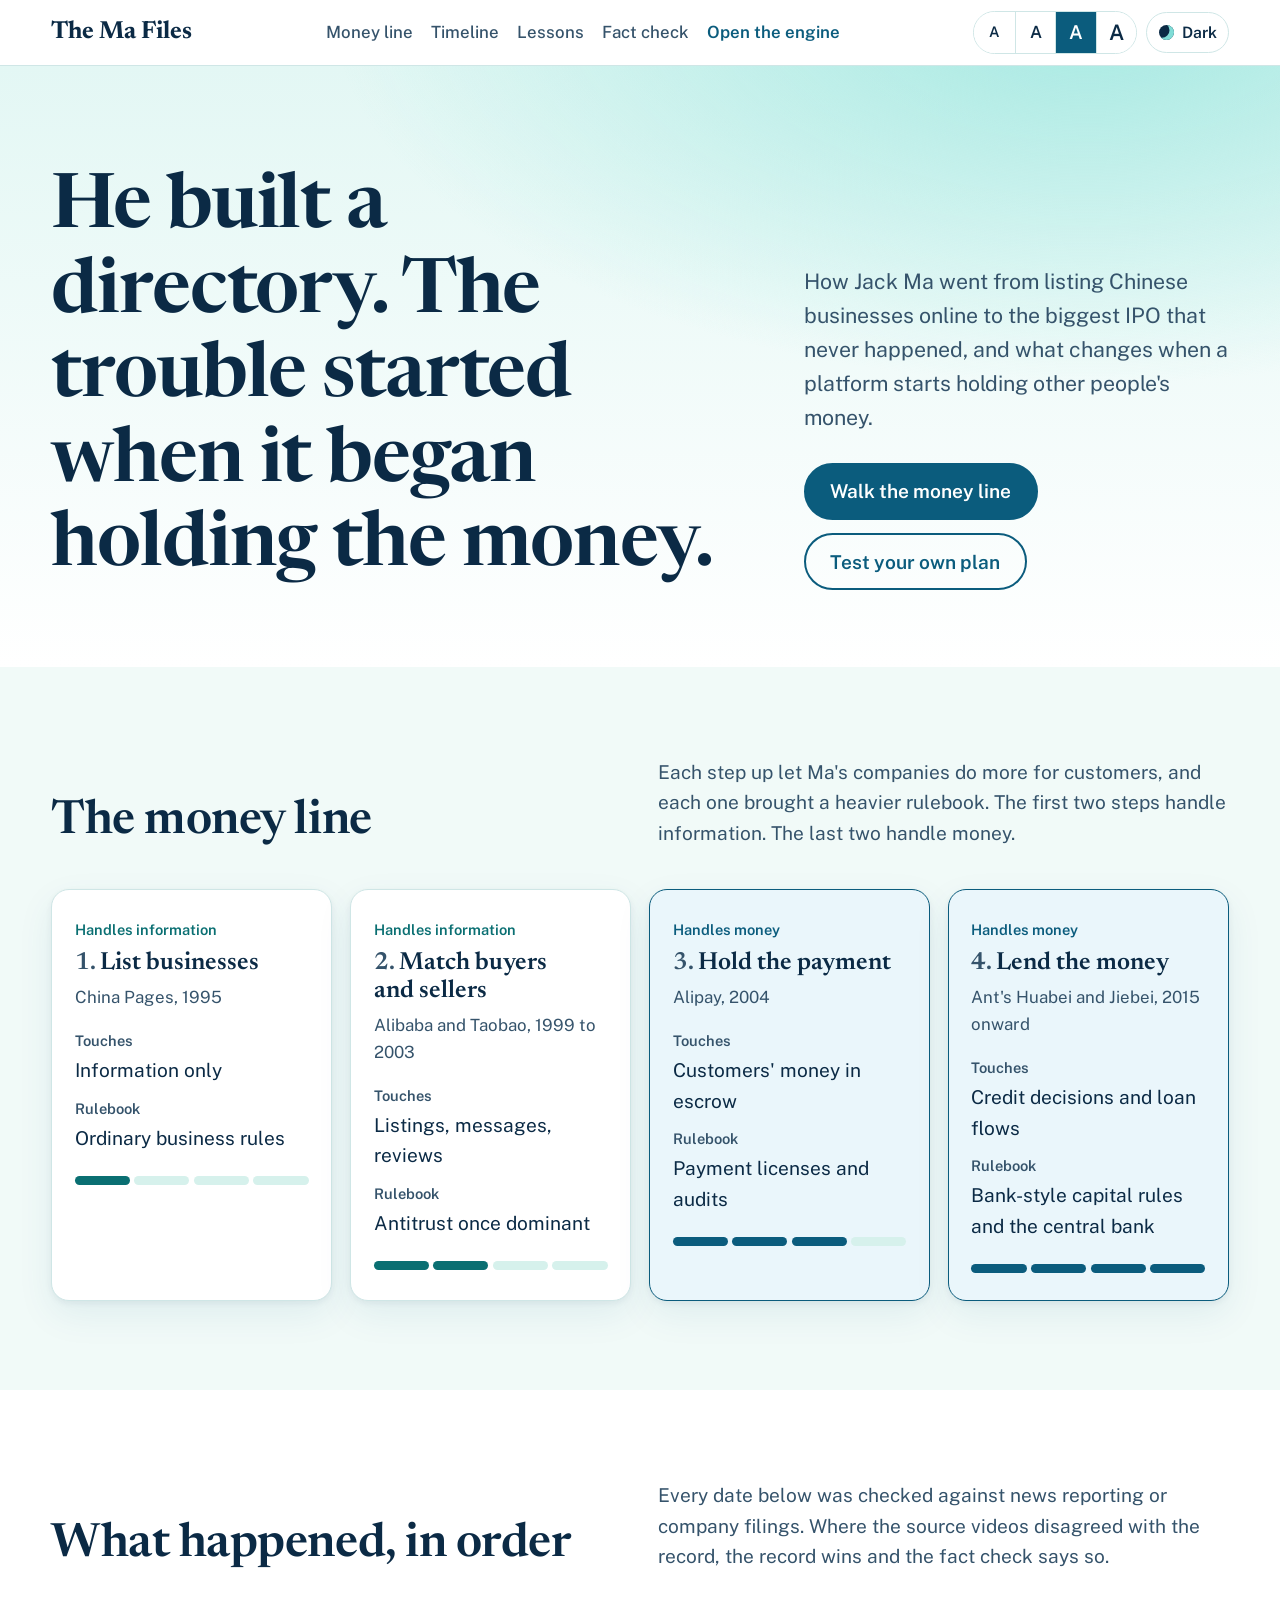
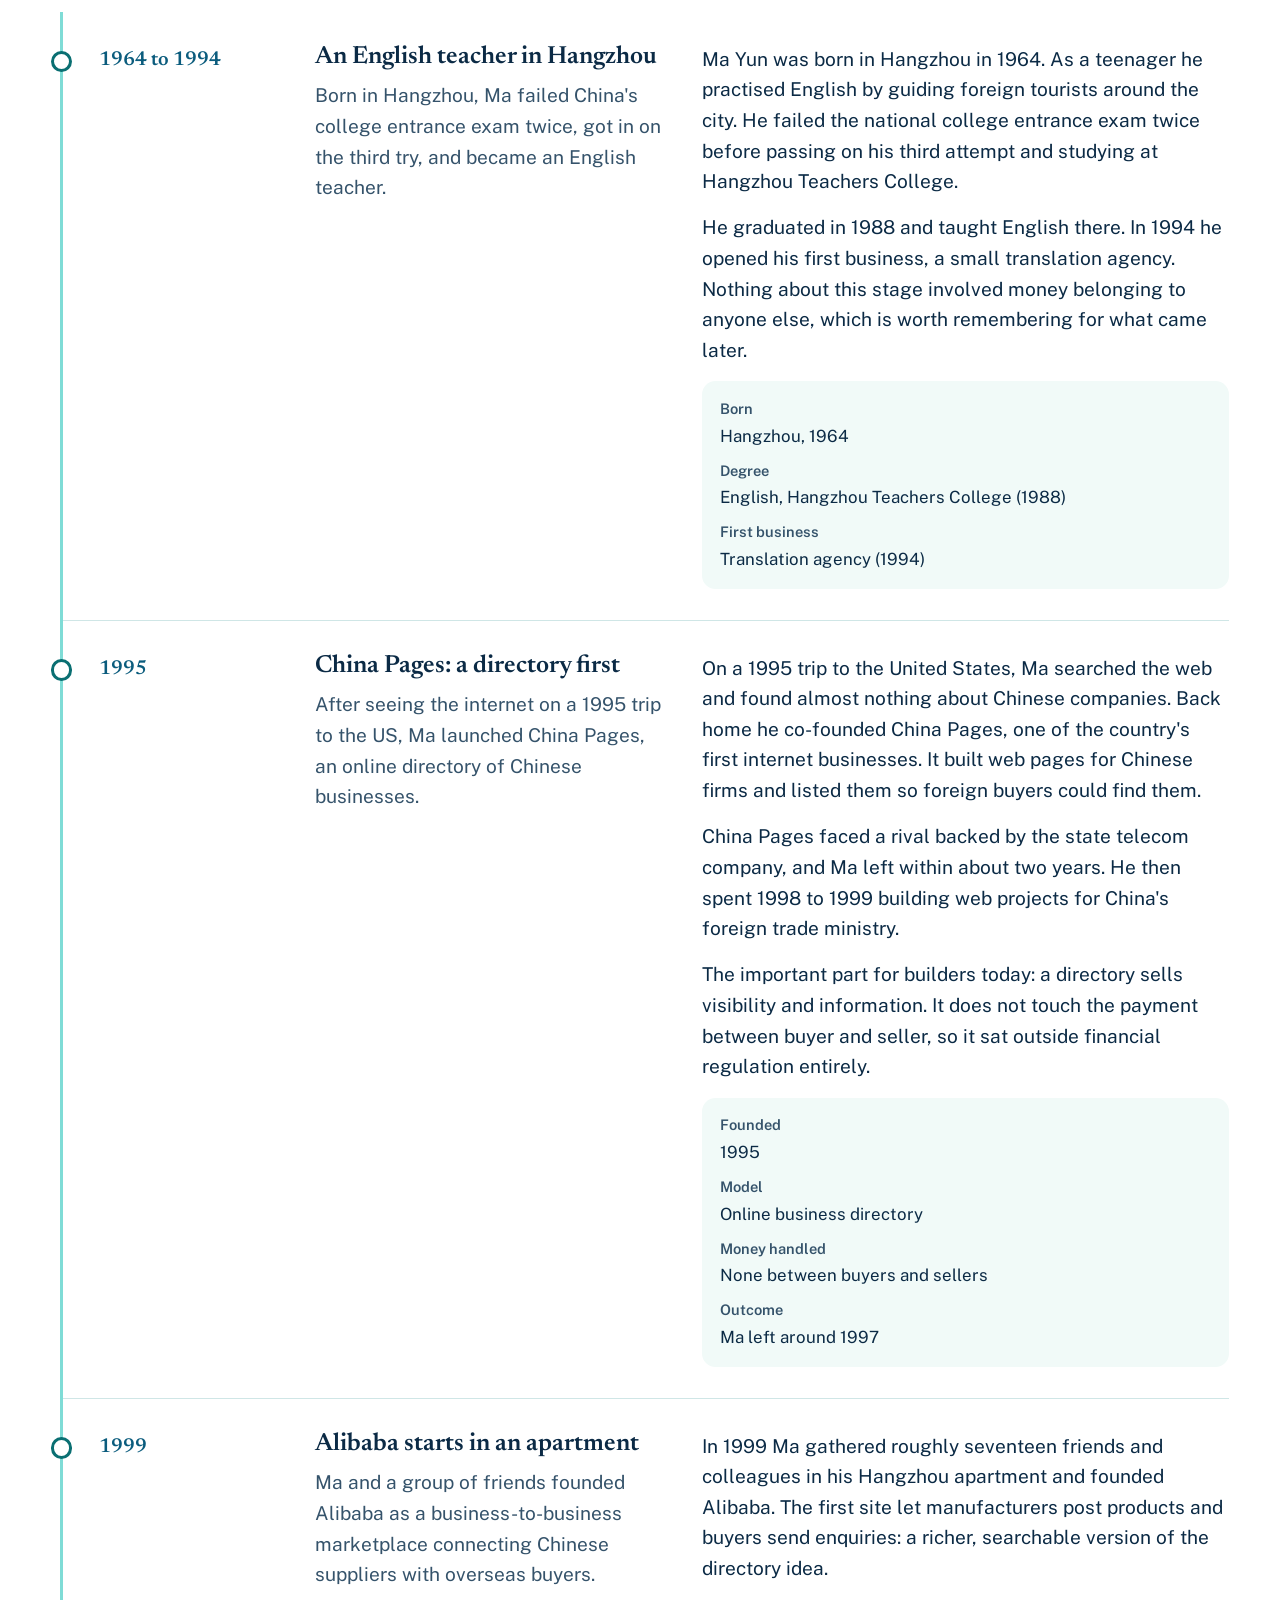
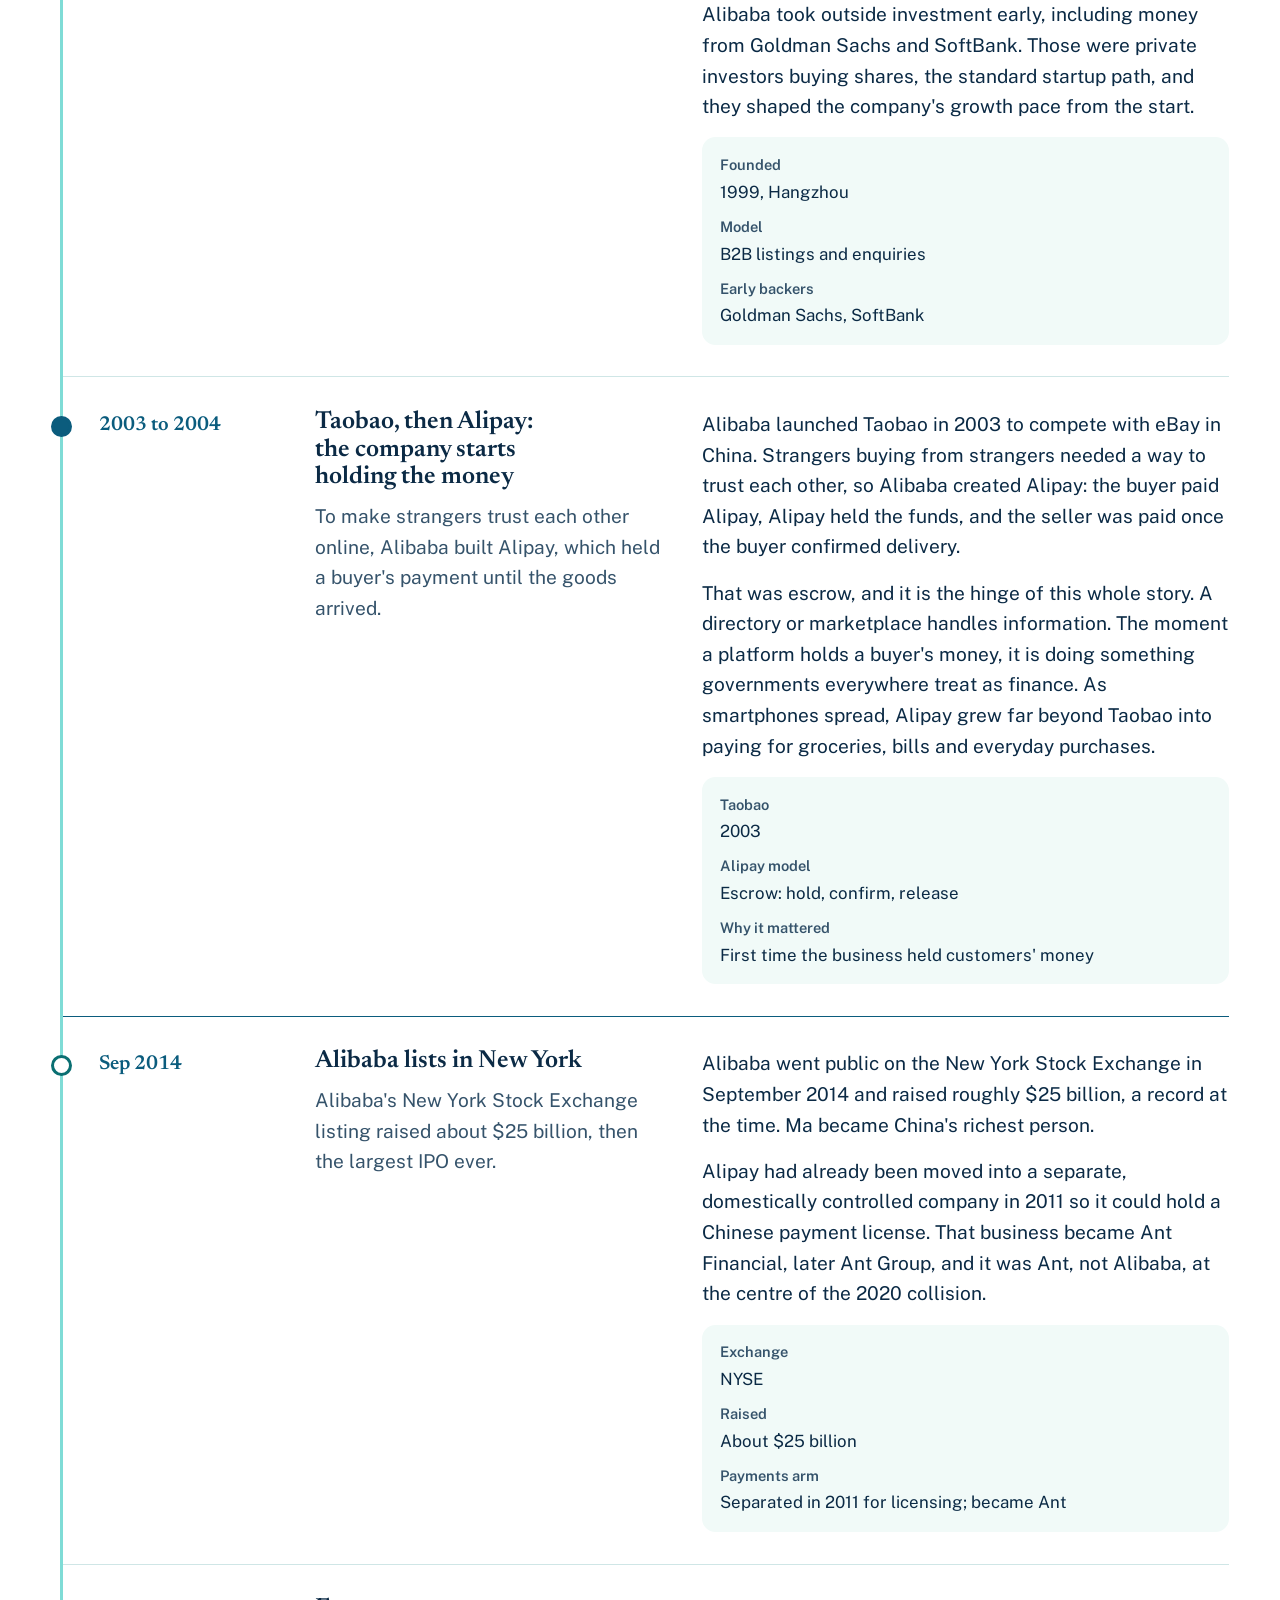
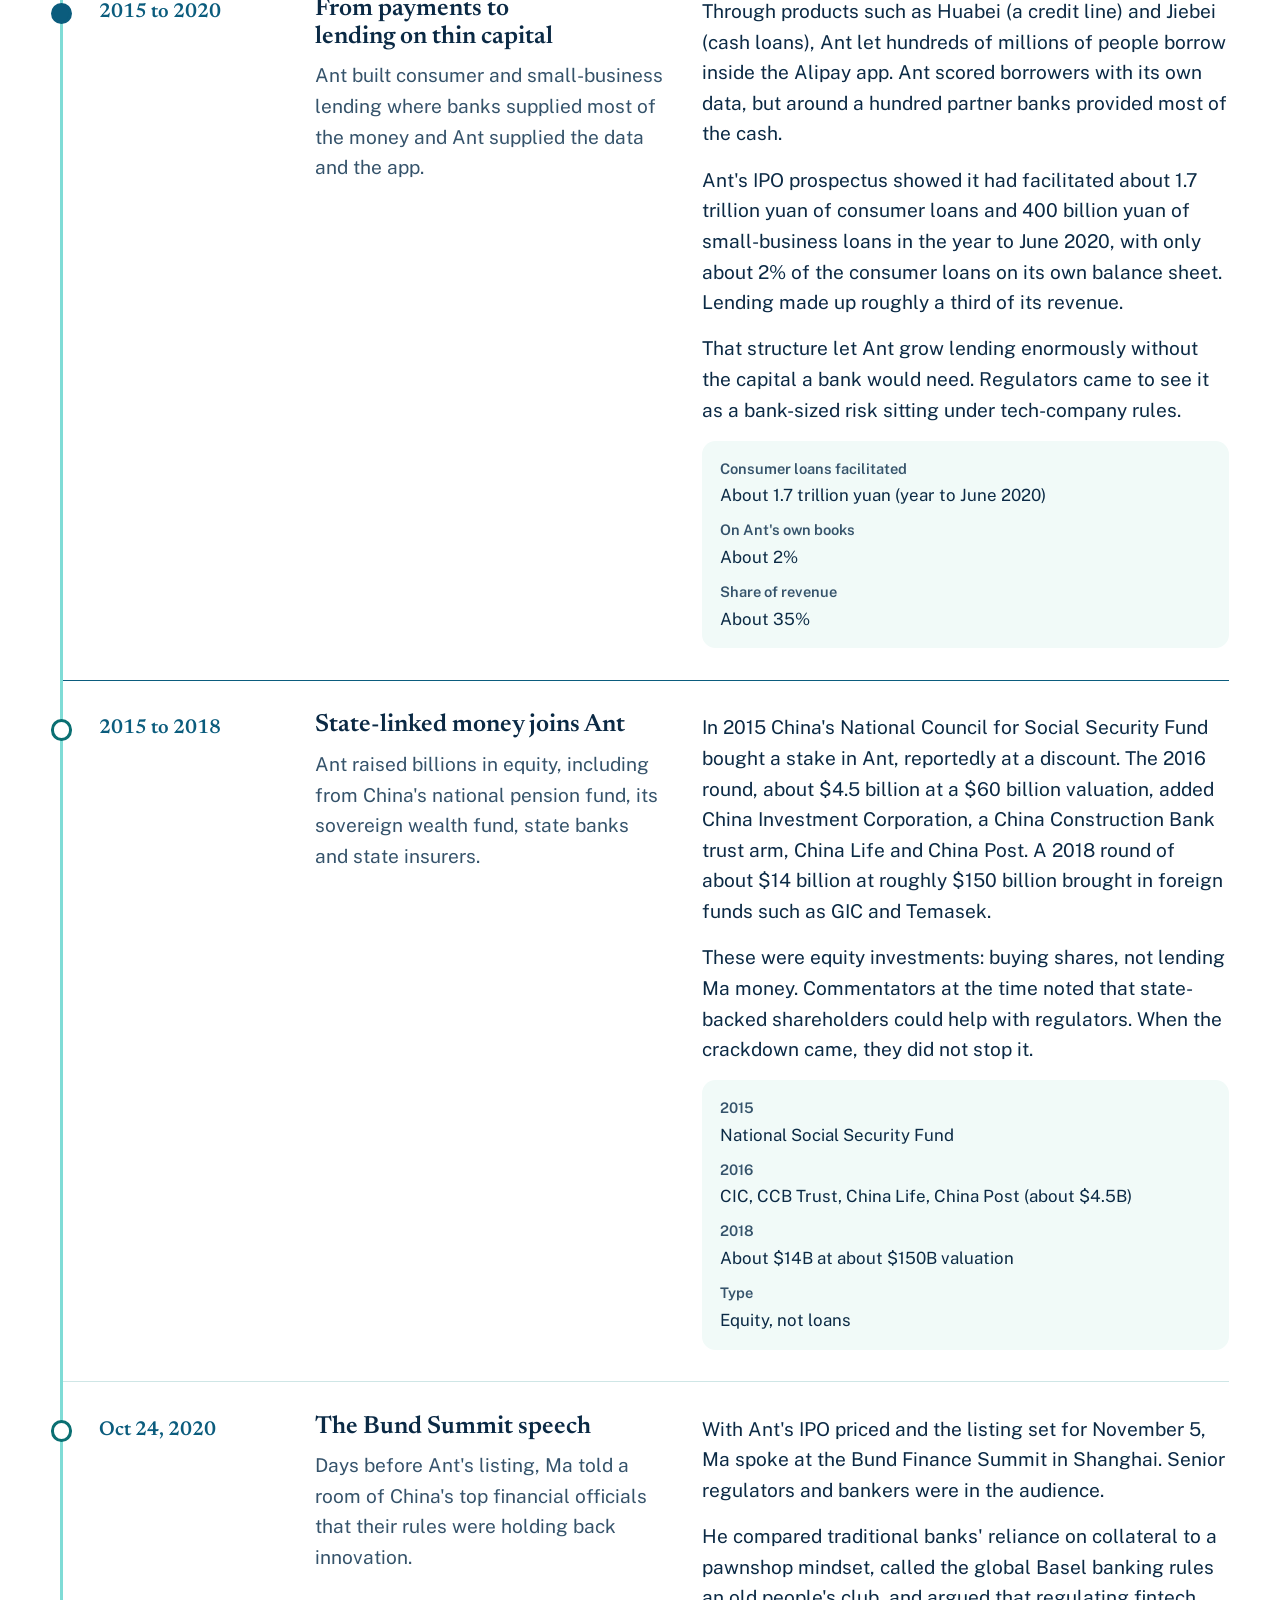
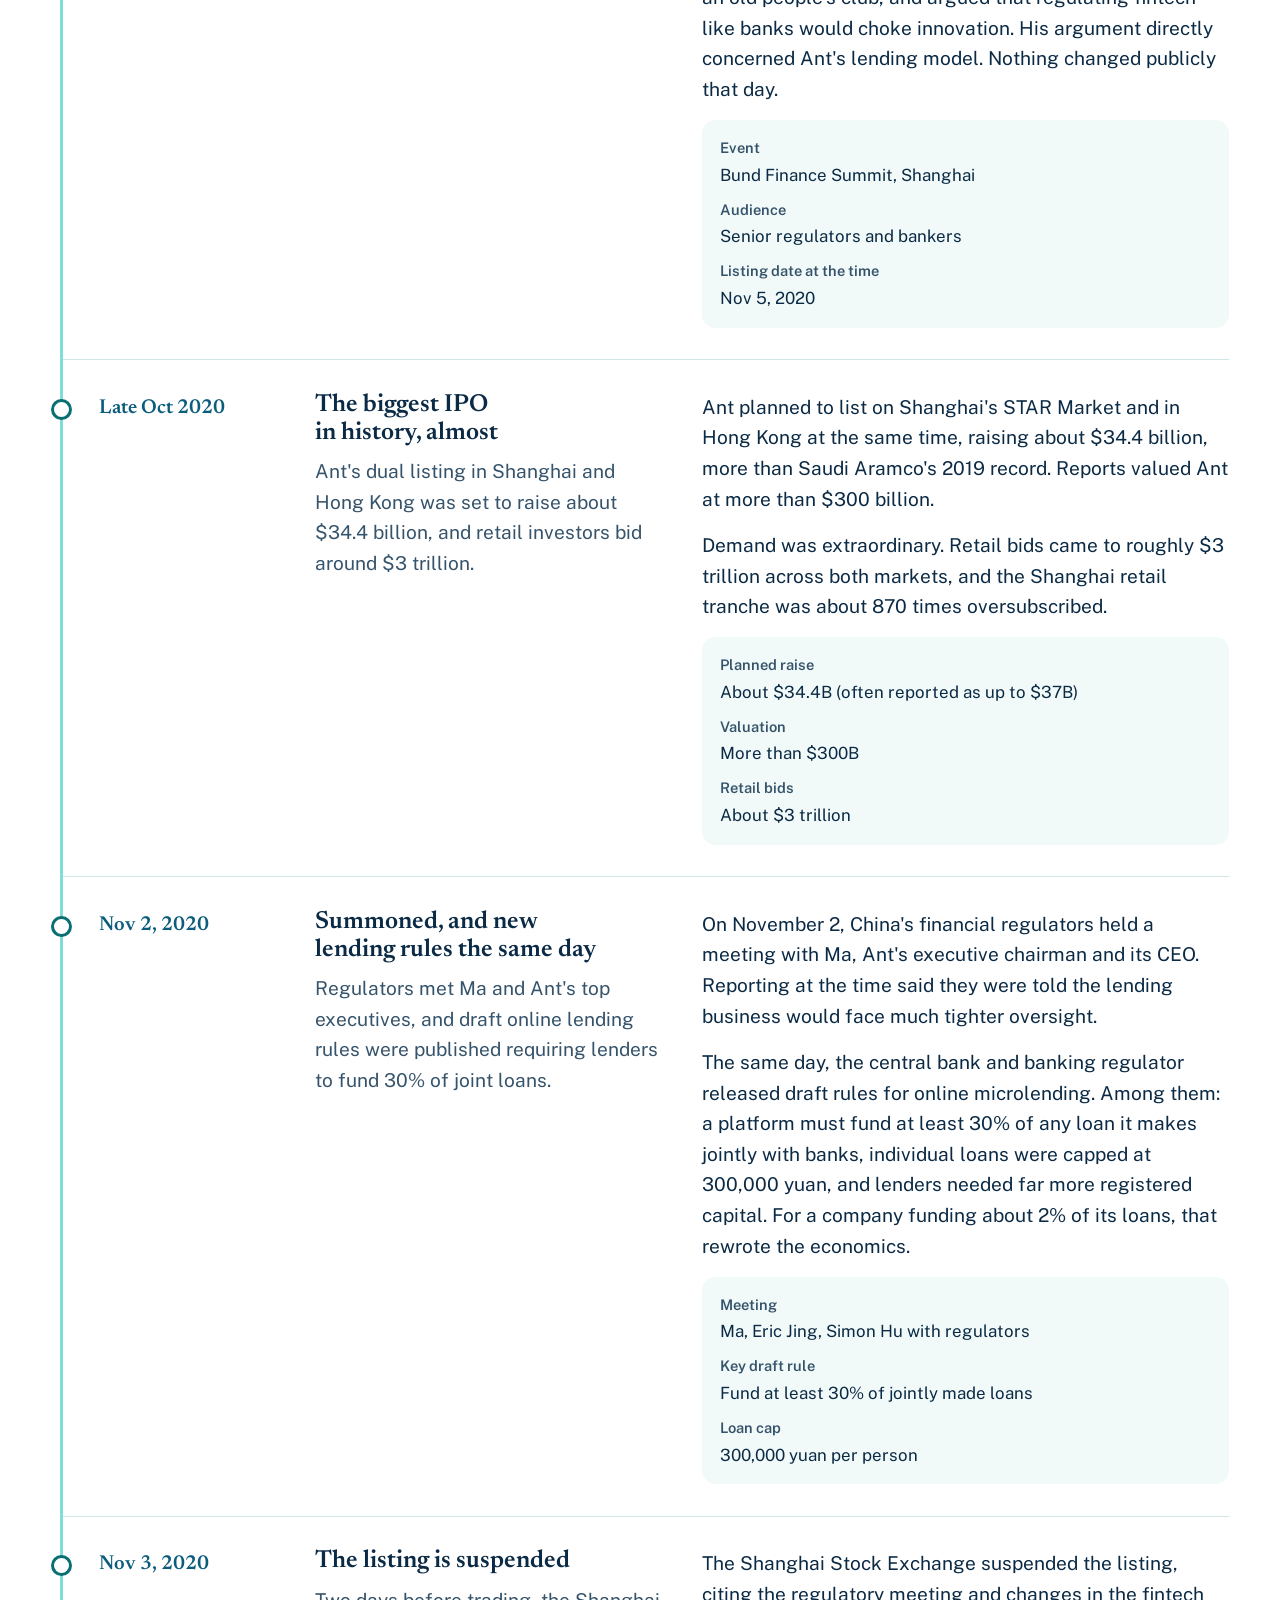
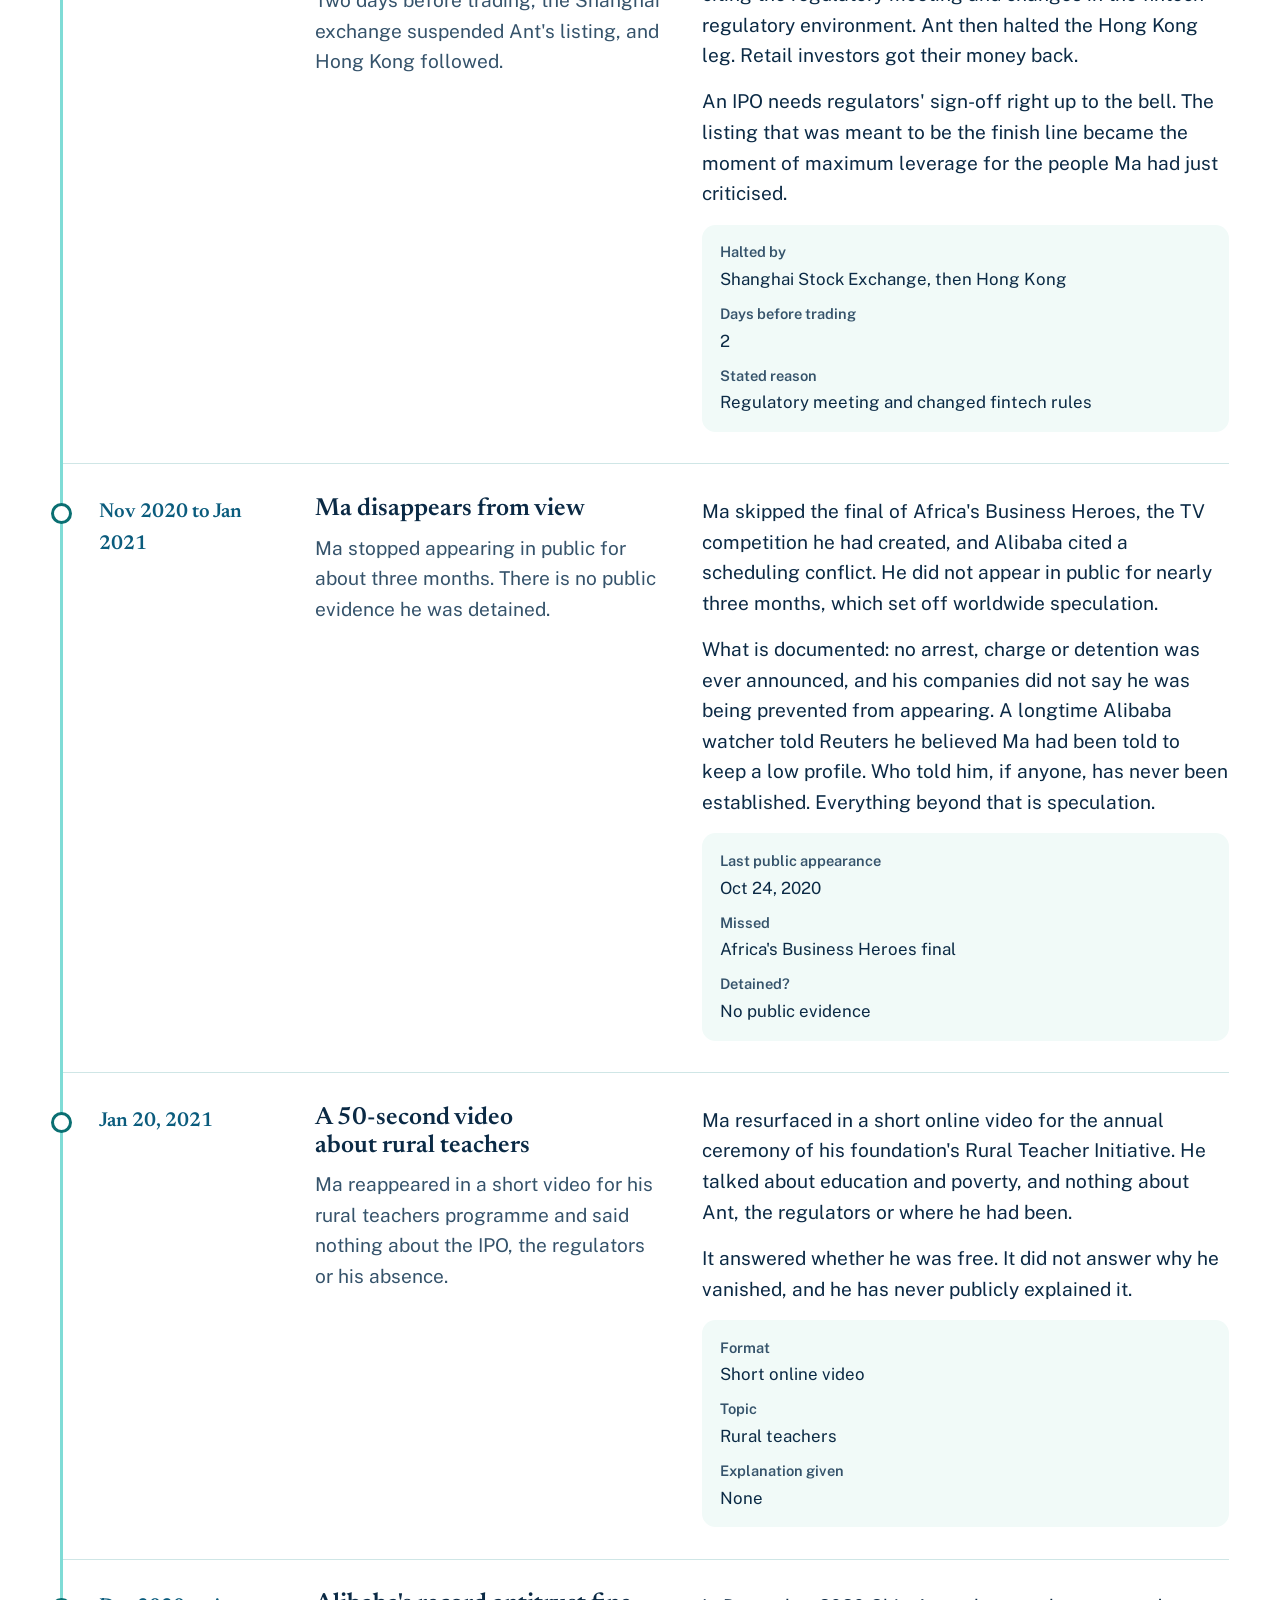
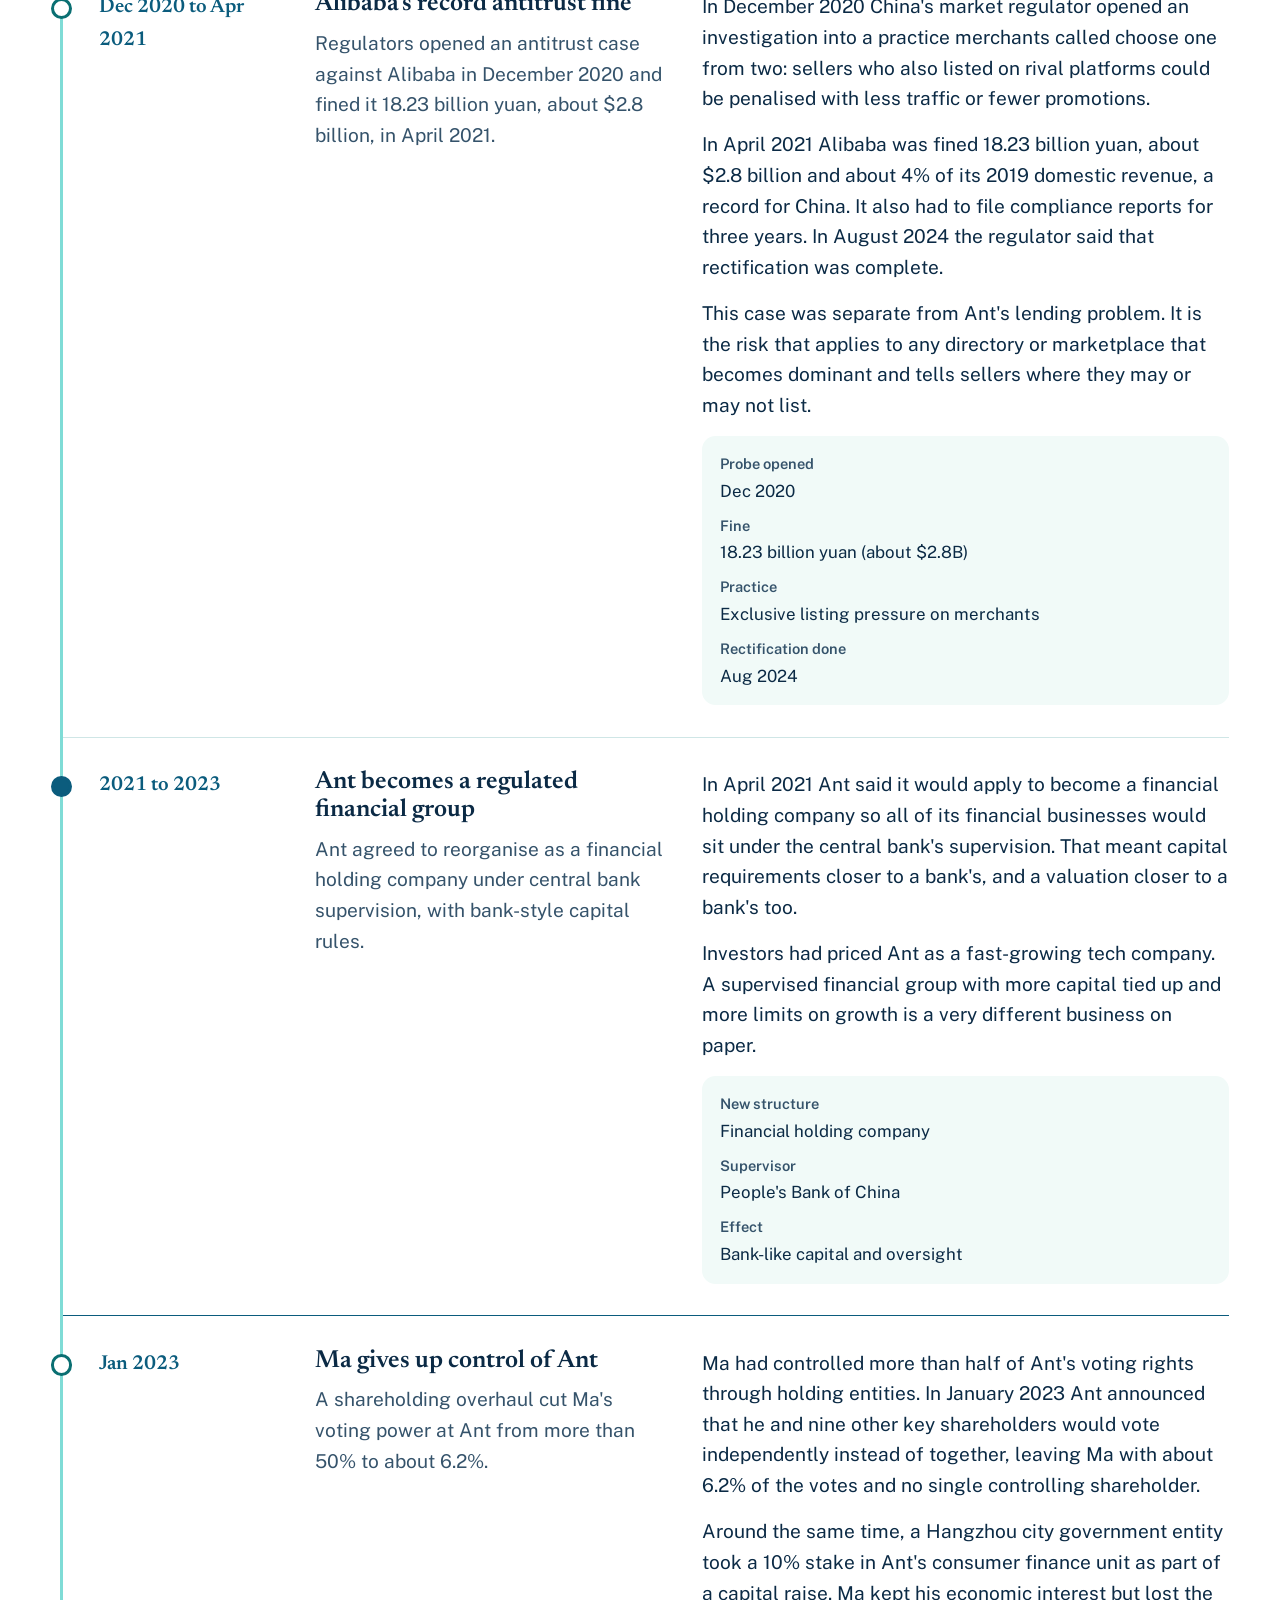
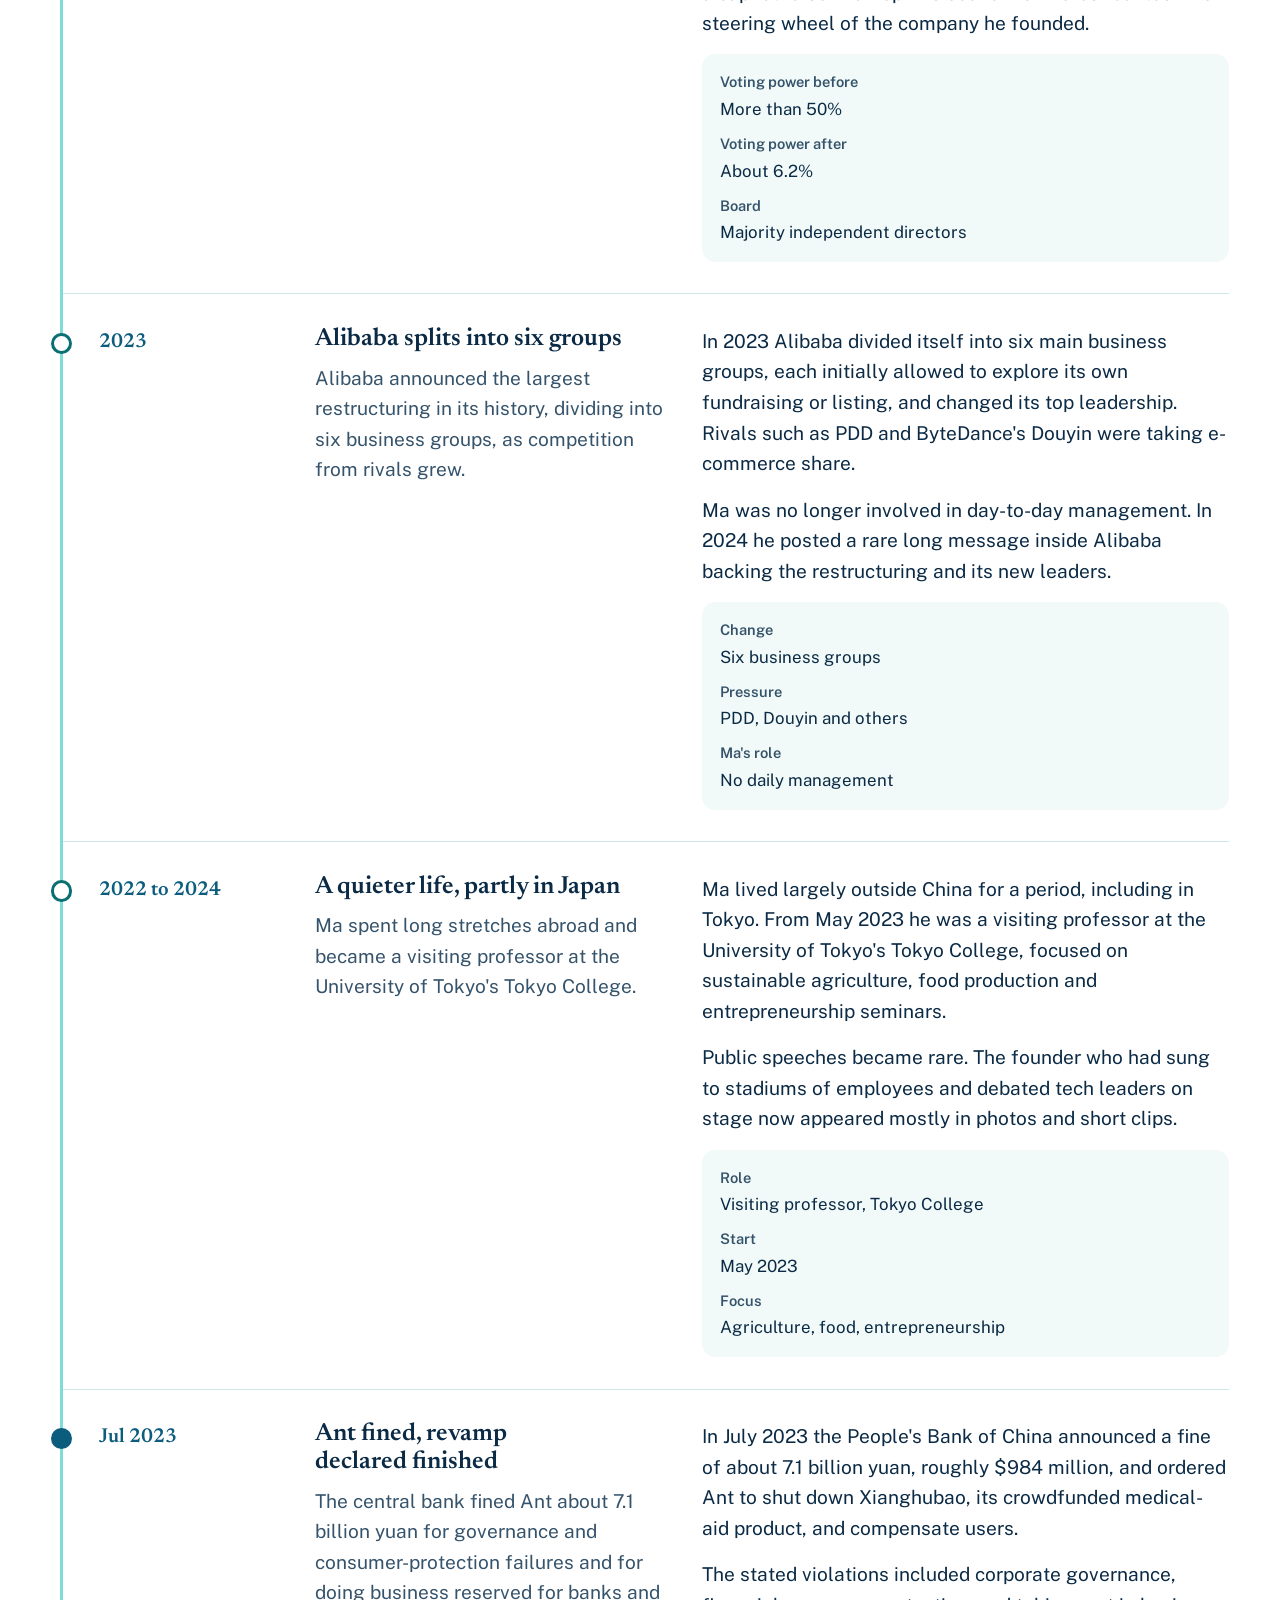
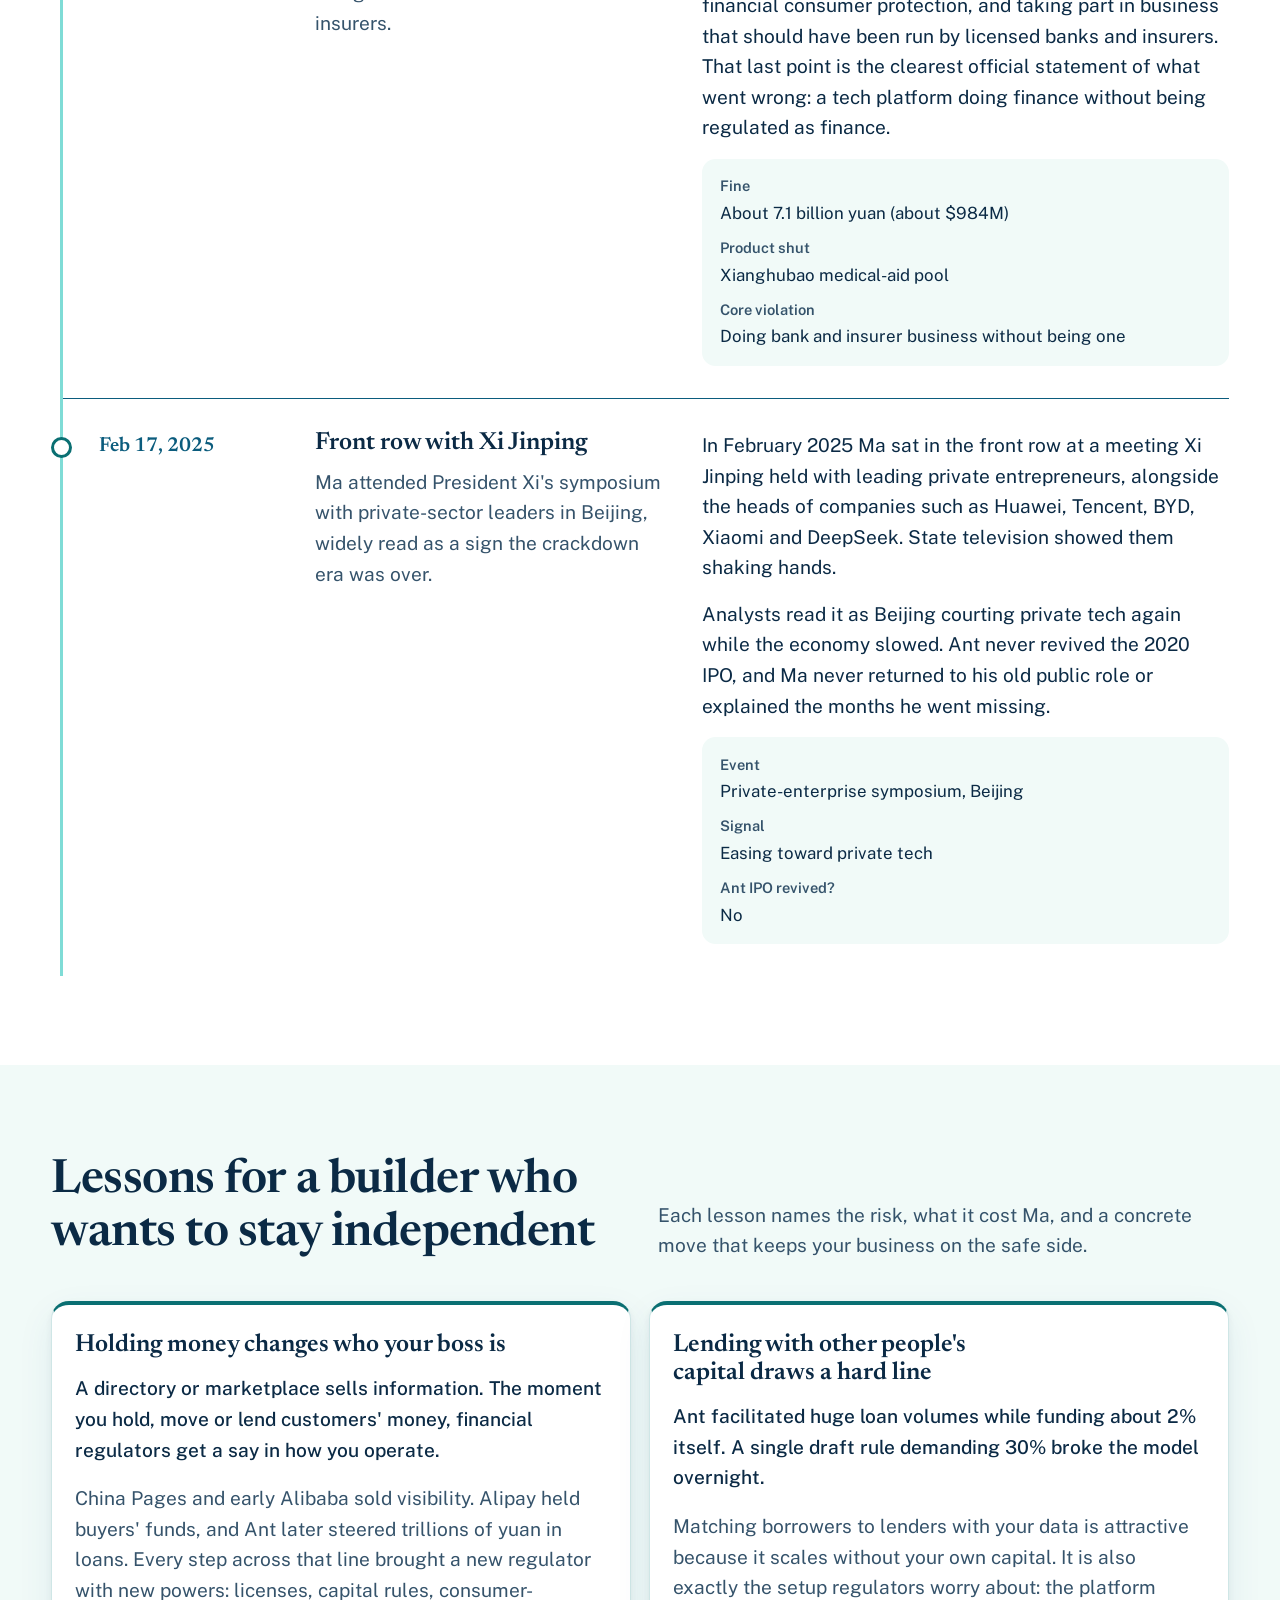
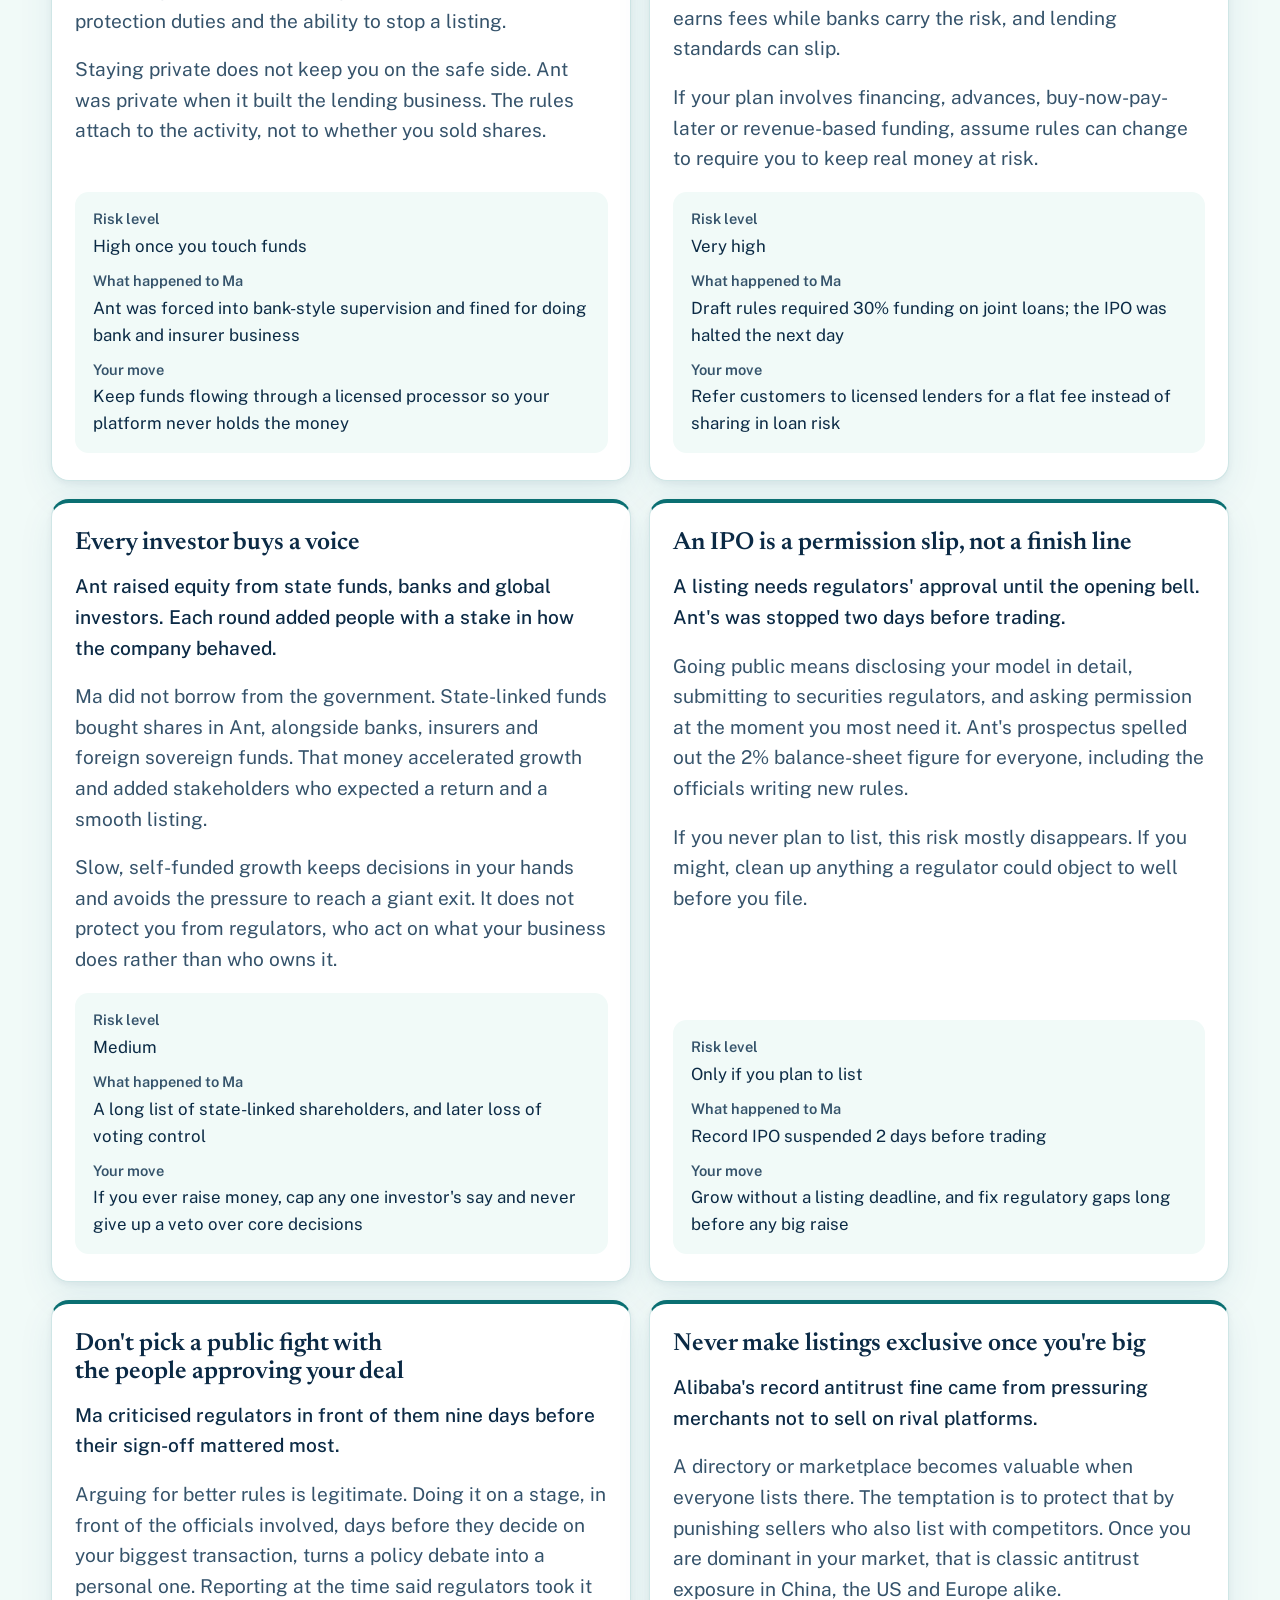
==== guide.html @ a3ec86d0 "Add files via upload" ====
<!doctype html>
<html lang="en" data-theme="light" data-font-size="lg">
<head>
<meta charset="utf-8">
<meta name="viewport" content="width=device-width, initial-scale=1, viewport-fit=cover">
<script>(function(){var d=document.documentElement;try{var t=localStorage.getItem('pref-theme');if(t==='light'||t==='dark'){d.setAttribute('data-theme',t);}var f=localStorage.getItem('pref-font-size');if(f==='sm'||f==='md'||f==='lg'||f==='xl'){d.setAttribute('data-font-size',f);}}catch(e){}})();</script>
<title>The Ma Files: how Jack Ma crossed the money line</title>
<meta name="description" content="A verified guide to Jack Ma's rise and fall: from a business directory to Alipay, Ant's halted IPO, and what changes when a platform starts holding other people's money.">
<link rel="icon" href="/favicon.svg" type="image/svg+xml">
<link rel="preconnect" href="https://fonts.googleapis.com">
<link rel="preconnect" href="https://fonts.gstatic.com" crossorigin>
<link rel="stylesheet" href="https://fonts.googleapis.com/css2?family=Newsreader:opsz,wght@6..72,500;6..72,600;6..72,700&family=Public+Sans:wght@400;500;600;700&display=swap">
<link rel="stylesheet" href="/assets/css/gub.css">
<script src="/assets/js/prefs.js" defer></script>
<script src="/assets/js/gub.js" defer></script>
</head>
<body>
<a class="skip" href="#main">Skip to content</a>
<header class="topbar">
  <div class="topbar-inner">
    <a class="brand" href="/guide">The Ma Files</a>
    <nav class="nav" aria-label="Sections">
      <a href="#money-line">Money line</a>
      <a href="#timeline">Timeline</a>
      <a href="#lessons">Lessons</a>
      <a href="#claims">Fact check</a>
      <a class="nav-engine" href="/">Open the engine</a>
    </nav>
    <div class="prefs" role="group" aria-label="Display settings">
      <div class="size-group" role="group" aria-label="Text size">
        <button type="button" class="pref-btn" data-font-size-set="sm" aria-pressed="false" aria-label="Text size small">A</button>
        <button type="button" class="pref-btn" data-font-size-set="md" aria-pressed="false" aria-label="Text size medium">A</button>
        <button type="button" class="pref-btn" data-font-size-set="lg" aria-pressed="true" aria-label="Text size large, selected">A</button>
        <button type="button" class="pref-btn" data-font-size-set="xl" aria-pressed="false" aria-label="Text size extra large">A</button>
      </div>
      <button type="button" class="pref-btn theme-btn" data-theme-toggle aria-pressed="false" aria-label="Switch to dark theme"><span class="theme-icon" aria-hidden="true"></span><span class="theme-text">Dark</span></button>
    </div>
  </div>
</header>

<main id="main">
  <section class="hero">
    <div class="wrap hero-grid">
      <h1>He built a directory. The trouble started when it began holding the money.</h1>
      <div class="hero-side">
        <p class="dek" id="hero-dek">How Jack Ma went from listing Chinese businesses online to the biggest IPO that never happened, and what changes when a platform starts holding other people's money.</p>
        <div class="hero-actions">
          <a class="btn" href="#money-line">Walk the money line</a>
          <a class="btn quiet" href="/">Test your own plan</a>
        </div>
      </div>
    </div>
  </section>

  <section class="section soft" id="money-line" aria-labelledby="money-line-h">
    <div class="wrap">
      <div class="section-head">
        <h2 id="money-line-h">The money line</h2>
        <p>Each step up let Ma's companies do more for customers, and each one brought a heavier rulebook. The first two steps handle information. The last two handle money.</p>
      </div>
      <ol class="ladder" id="ladder"></ol>
    </div>
  </section>

  <section class="section" id="timeline" aria-labelledby="timeline-h">
    <div class="wrap">
      <div class="section-head">
        <h2 id="timeline-h">What happened, in order</h2>
        <p>Every date below was checked against news reporting or company filings. Where the source videos disagreed with the record, the record wins and the fact check says so.</p>
      </div>
      <div class="timeline" id="timeline-list"></div>
    </div>
  </section>

  <section class="section soft" id="lessons" aria-labelledby="lessons-h">
    <div class="wrap">
      <div class="section-head">
        <h2 id="lessons-h">Lessons for a builder who wants to stay independent</h2>
        <p>Each lesson names the risk, what it cost Ma, and a concrete move that keeps your business on the safe side.</p>
      </div>
      <div class="lessons" id="lesson-list"></div>
    </div>
  </section>

  <section class="section" id="claims" aria-labelledby="claims-h">
    <div class="wrap">
      <div class="section-head">
        <h2 id="claims-h">Fact check on the source material</h2>
        <p>The two videos and screenshots this guide started from mix solid reporting with errors and guesswork. Here is how each notable claim held up.</p>
      </div>
      <div class="table-scroll">
        <table class="claims">
          <thead>
            <tr><th scope="col">Claim</th><th scope="col">Where it came from</th><th scope="col">Status</th><th scope="col">What the record shows</th></tr>
          </thead>
          <tbody id="claims-body"></tbody>
        </table>
      </div>
    </div>
  </section>

  <section class="section soft" id="sources" aria-labelledby="sources-h">
    <div class="wrap two-col">
      <div>
        <h2 id="sources-h">Sources</h2>
        <p>Primary reporting used to verify this guide. The two source videos were treated as leads, not proof.</p>
      </div>
      <ul class="sources" id="source-list"></ul>
    </div>
  </section>

  <section class="section engine-cta" aria-labelledby="cta-h">
    <div class="wrap cta-grid">
      <h2 id="cta-h">Where would your plan cross the line?</h2>
      <div>
        <p>Describe your business in a sentence or two. The engine asks a few questions, then shows which parts of Ma's story apply to you and the next step to take.</p>
        <a class="btn" href="/">Open the engine</a>
      </div>
    </div>
  </section>
</main>

<footer class="footer">
  <div class="wrap">
    <p id="disclaimer">General information for learning, not legal or financial advice. Rules differ by country and state; talk to a licensed attorney before you hold, move, or lend anyone's money.</p>
    <p class="footer-note">Updated <span id="updated">October 2, 2026</span>. No photos of real people are reproduced here.</p>
  </div>
</footer>
<noscript><p class="noscript">Turn on JavaScript to load the timeline, lessons and fact check.</p></noscript>
</body>
</html>
---- assets/css/gub.css ----
/* The Ma Files: guide styles. Mobile first; all sizes in rem so the text-size control scales everything. */

:root {
  --font-head: "Newsreader", "Iowan Old Style", "Palatino Linotype", Palatino, Georgia, "Times New Roman", serif;
  --font-body: "Public Sans", system-ui, -apple-system, "Segoe UI", Roboto, "Helvetica Neue", Arial, sans-serif;

  --bg: #ffffff;
  --bg-soft: #f1faf8;
  --bg-hero-a: #e3f7f4;
  --bg-hero-b: #ffffff;
  --glow: #a6e9e2;
  --card: #ffffff;
  --card-money: #eaf6fb;
  --ink: #0b2a45;
  --ink-soft: #35536b;
  --ocean: #0b5c7d;
  --ocean-strong: #084a66;
  --turquoise: #0a6f72;
  --aqua: #7fdcd6;
  --seafoam: #d6f1ec;
  --line: #cfe6e6;
  --coral: #b63a28;
  --coral-bg: #fdece8;
  --on-accent: #ffffff;
  --shadow: 0 0.125rem 0.375rem rgba(11, 42, 69, 0.06), 0 0.75rem 2rem rgba(11, 92, 125, 0.08);
  --focus: #0b5c7d;
  --pad-x: clamp(1rem, 4vw, 4.5rem);
  color-scheme: light;
}

:root[data-theme="dark"] {
  --bg: #061a2c;
  --bg-soft: #0a2338;
  --bg-hero-a: #0b2c45;
  --bg-hero-b: #061a2c;
  --glow: #0f5e6b;
  --card: #0d2a42;
  --card-money: #0f3350;
  --ink: #e8f6f5;
  --ink-soft: #b2cdd9;
  --ocean: #7fd6ea;
  --ocean-strong: #a4e5f2;
  --turquoise: #6ddccf;
  --aqua: #2fa7a0;
  --seafoam: #11364f;
  --line: #1d4462;
  --coral: #ff9f8a;
  --coral-bg: #3a1f22;
  --on-accent: #062033;
  --shadow: 0 0.125rem 0.375rem rgba(0, 0, 0, 0.25), 0 0.75rem 2rem rgba(0, 0, 0, 0.3);
  --focus: #7fd6ea;
  color-scheme: dark;
}

html { font-size: 100%; -webkit-text-size-adjust: 100%; text-size-adjust: 100%; scroll-padding-top: calc(5rem + env(safe-area-inset-top, 0px)); }
html[data-font-size="sm"] { font-size: 87.5%; }
html[data-font-size="md"] { font-size: 100%; }
html[data-font-size="lg"] { font-size: 112.5%; }
html[data-font-size="xl"] { font-size: 125%; }

*, *::before, *::after { box-sizing: border-box; }

body {
  margin: 0;
  background: var(--bg);
  color: var(--ink);
  font-family: var(--font-body);
  font-size: 1.0625rem;
  line-height: 1.6;
  text-align: center;
  overflow-wrap: break-word;
}

h1, h2, h3 { font-family: var(--font-head); color: var(--ink); line-height: 1.12; margin: 0; font-weight: 600; text-wrap: balance; }
h1 { font-size: clamp(2.25rem, 1.2rem + 4.2vw, 5rem); letter-spacing: -0.015em; font-weight: 600; }
h2 { font-size: clamp(1.75rem, 1.2rem + 2vw, 2.875rem); letter-spacing: -0.01em; }
h3 { font-size: 1.375rem; }
p { margin: 0 0 1rem; }
a { color: var(--ocean); text-underline-offset: 0.2em; }
a:hover { color: var(--ocean-strong); }
ul, ol, dl { text-align: left; }

:focus-visible { outline: 0.1875rem solid var(--focus); outline-offset: 0.1875rem; border-radius: 0.25rem; }

.skip { position: absolute; left: 1rem; top: -10rem; z-index: 50; padding: 0.75rem 1rem; background: var(--ocean); color: var(--on-accent); border-radius: 0.5rem; }
.skip:focus { top: calc(0.5rem + env(safe-area-inset-top, 0px)); }

.wrap {
  width: 100%;
  padding-left: calc(var(--pad-x) + env(safe-area-inset-left, 0px));
  padding-right: calc(var(--pad-x) + env(safe-area-inset-right, 0px));
}

/* Top bar */
.topbar {
  position: sticky;
  top: 0;
  z-index: 20;
  padding-top: env(safe-area-inset-top, 0px);
  background: var(--bg);
  border-bottom: 0.0625rem solid var(--line);
}
@supports ((-webkit-backdrop-filter: blur(1px)) or (backdrop-filter: blur(1px))) {
  .topbar {
    background: rgba(255, 255, 255, 0.86);
    -webkit-backdrop-filter: saturate(1.4) blur(0.75rem);
    backdrop-filter: saturate(1.4) blur(0.75rem);
  }
  :root[data-theme="dark"] .topbar { background: rgba(6, 26, 44, 0.86); }
}
.topbar-inner {
  display: flex;
  flex-wrap: wrap;
  align-items: center;
  justify-content: center;
  gap: 0.5rem 1.25rem;
  padding: 0.625rem calc(var(--pad-x) + env(safe-area-inset-right, 0px)) 0.625rem calc(var(--pad-x) + env(safe-area-inset-left, 0px));
}
.brand { font-family: var(--font-head); font-weight: 700; font-size: 1.375rem; color: var(--ink); text-decoration: none; }
.nav { display: flex; flex-wrap: wrap; justify-content: center; gap: 0.25rem 1rem; min-width: 0; }
.nav a { color: var(--ink-soft); text-decoration: none; font-size: 0.9375rem; font-weight: 500; padding: 0.375rem 0; }
.nav a:hover { color: var(--ocean); text-decoration: underline; }
.nav a.nav-engine { color: var(--ocean); font-weight: 600; }

.prefs { display: flex; flex-wrap: wrap; justify-content: center; align-items: center; gap: 0.5rem; }
.size-group { display: inline-flex; border: 0.0625rem solid var(--line); border-radius: 62rem; overflow: hidden; }
.pref-btn {
  font: inherit;
  font-weight: 600;
  color: var(--ink);
  background: var(--card);
  border: 0;
  min-width: 2.25rem;
  min-height: 2.25rem;
  padding: 0 0.625rem;
  cursor: pointer;
  line-height: 1;
}
.size-group .pref-btn + .pref-btn { border-left: 0.0625rem solid var(--line); }
.size-group .pref-btn[data-font-size-set="sm"] { font-size: 0.8125rem; }
.size-group .pref-btn[data-font-size-set="md"] { font-size: 0.9375rem; }
.size-group .pref-btn[data-font-size-set="lg"] { font-size: 1.0625rem; }
.size-group .pref-btn[data-font-size-set="xl"] { font-size: 1.1875rem; }
.size-group .pref-btn[aria-pressed="true"] { background: var(--ocean); color: var(--on-accent); }
.theme-btn { display: inline-flex; align-items: center; gap: 0.4rem; border: 0.0625rem solid var(--line); border-radius: 62rem; font-size: 0.875rem; }
.theme-icon { width: 0.875rem; height: 0.875rem; border-radius: 50%; background: var(--ink); box-shadow: inset -0.25rem -0.125rem 0 0 var(--aqua); }

/* Buttons */
.btn {
  display: inline-flex;
  align-items: center;
  justify-content: center;
  min-height: 2.875rem;
  padding: 0.625rem 1.375rem;
  border-radius: 62rem;
  font-weight: 600;
  text-decoration: none;
  background: var(--ocean);
  color: var(--on-accent);
  border: 0.125rem solid var(--ocean);
}
.btn:hover { background: var(--ocean-strong); border-color: var(--ocean-strong); color: var(--on-accent); }
.btn.quiet { background: transparent; color: var(--ocean); }
.btn.quiet:hover { background: var(--seafoam); color: var(--ocean-strong); }

/* Hero */
.hero {
  background: var(--bg-hero-b);
  background: radial-gradient(60rem 30rem at 85% -10%, var(--glow), transparent 70%), linear-gradient(180deg, var(--bg-hero-a), var(--bg-hero-b));
  padding: clamp(3rem, 8vw, 7rem) 0 clamp(2.5rem, 6vw, 5rem);
}
.hero-grid { display: grid; gap: 1.5rem; align-items: end; }
.hero-grid > * { min-width: 0; }
.dek { font-size: 1.1875rem; color: var(--ink-soft); }
.hero-actions { display: flex; flex-wrap: wrap; gap: 0.75rem; justify-content: center; margin-top: 1.5rem; }

/* Sections */
.section { padding: clamp(3rem, 7vw, 6rem) 0; background: var(--bg); }
.section.soft { background: var(--bg-soft); }
.section-head { display: grid; gap: 0.75rem; margin-bottom: 2.25rem; }
.section-head > * { min-width: 0; }
.section-head p { color: var(--ink-soft); margin: 0; }

/* Money line ladder */
.ladder { list-style: none; margin: 0; padding: 0; display: grid; gap: 1rem; counter-reset: rung; }
.rung {
  counter-increment: rung;
  position: relative;
  min-width: 0;
  background: var(--card);
  border: 0.0625rem solid var(--line);
  border-radius: 1rem;
  padding: 1.25rem 1.25rem 1.5rem;
  box-shadow: var(--shadow);
  text-align: center;
}
.rung[data-side="money"] { background: var(--card-money); border-color: var(--ocean); }
.rung-side { display: inline-block; font-size: 0.8125rem; font-weight: 600; color: var(--turquoise); margin-bottom: 0.5rem; }
.rung[data-side="money"] .rung-side { color: var(--ocean); }
.rung-title::before { content: counter(rung) ". "; color: var(--ink-soft); }
.rung-built { color: var(--ink-soft); font-size: 0.9375rem; margin: 0.375rem 0 1rem; }
.rung-facts { margin: 0 0 1.25rem; display: grid; gap: 0.625rem; }
.rung-facts dt { font-size: 0.8125rem; font-weight: 600; color: var(--ink-soft); }
.rung-facts dd { margin: 0; }
.meter { display: grid; grid-template-columns: repeat(4, 1fr); gap: 0.25rem; }
.meter span { height: 0.5rem; border-radius: 62rem; background: var(--seafoam); }
.meter span.on { background: var(--turquoise); }
.rung[data-side="money"] .meter span.on { background: var(--ocean); }

/* Timeline */
.timeline { display: grid; gap: 1rem; }
.moment {
  min-width: 0;
  background: var(--card);
  border: 0.0625rem solid var(--line);
  border-radius: 1rem;
  padding: 1.25rem;
  box-shadow: var(--shadow);
}
.moment.money { border-color: var(--ocean); }
.moment-date { font-family: var(--font-head); font-size: 1.125rem; font-weight: 600; color: var(--ocean); margin: 0 0 0.375rem; }
.moment-head > *, .moment-body > * { min-width: 0; }
.moment-summary { color: var(--ink-soft); margin: 0.5rem 0 1rem; }
.moment-body p { margin-bottom: 0.875rem; }

.details { margin: 0.5rem 0 0; padding: 0.875rem 1rem; display: grid; gap: 0.5rem; background: var(--bg-soft); border-radius: 0.75rem; }
.detail-row { display: grid; gap: 0.125rem; min-width: 0; }
.details dt { font-size: 0.8125rem; font-weight: 600; color: var(--ink-soft); }
.details dd { margin: 0; font-size: 0.9375rem; }

/* Lessons */
.lessons { display: grid; gap: 1rem; grid-template-columns: repeat(auto-fill, minmax(min(100%, 22rem), 1fr)); }
.lesson {
  min-width: 0;
  background: var(--card);
  border: 0.0625rem solid var(--line);
  border-top: 0.25rem solid var(--turquoise);
  border-radius: 1rem;
  padding: 1.5rem 1.25rem;
  box-shadow: var(--shadow);
  display: flex;
  flex-direction: column;
}
.lesson-summary { font-weight: 500; margin: 0.75rem 0 1rem; }
.lesson-body { color: var(--ink-soft); }
.lesson .details { margin-top: auto; }

/* Claims table: stacked label/value cards on small screens */
.table-scroll { min-width: 0; }
.claims { width: 100%; border-collapse: separate; border-spacing: 0; text-align: left; }
.claims thead { position: absolute; width: 0.0625rem; height: 0.0625rem; overflow: hidden; clip: rect(0 0 0 0); clip-path: inset(50%); white-space: nowrap; }
.claims tbody { display: grid; gap: 0.875rem; }
.claims tr { display: grid; gap: 0.625rem; background: var(--card); border: 0.0625rem solid var(--line); border-radius: 1rem; padding: 1rem 1.125rem; box-shadow: var(--shadow); min-width: 0; }
.claims td { display: grid; gap: 0.125rem; min-width: 0; }
.claims td::before { content: attr(data-label); font-size: 0.8125rem; font-weight: 600; color: var(--ink-soft); }
.status { display: inline-block; justify-self: start; padding: 0.125rem 0.625rem; border-radius: 62rem; font-size: 0.875rem; font-weight: 600; border: 0.0625rem solid currentColor; }
.status-verified { color: var(--turquoise); background: var(--seafoam); }
.status-corrected { color: var(--ocean); background: var(--card-money); }
.status-unverified, .status-flagged { color: var(--coral); background: var(--coral-bg); }

/* Sources */
.two-col { display: grid; gap: 1.5rem; }
.two-col > * { min-width: 0; }
.sources { margin: 0; padding-left: 1.25rem; display: grid; gap: 0.5rem; }
.sources a { overflow-wrap: anywhere; }

/* Engine call to action */
.engine-cta { background: var(--bg-hero-a); background: radial-gradient(50rem 24rem at 10% 120%, var(--glow), transparent 70%), var(--bg-hero-a); }
.cta-grid { display: grid; gap: 1rem; align-items: center; }
.cta-grid > * { min-width: 0; }
.cta-grid p { color: var(--ink-soft); }

.footer { padding: 2.5rem 0 calc(2.5rem + env(safe-area-inset-bottom, 0px)); border-top: 0.0625rem solid var(--line); color: var(--ink-soft); font-size: 0.9375rem; }
.footer-note { margin: 0; }
.noscript, .load-error { color: var(--coral); background: var(--coral-bg); padding: 1rem; border-radius: 0.75rem; margin: 1rem; }

/* Tablet */
@media (min-width: 48rem) {
  body { text-align: left; }
  .topbar-inner { justify-content: space-between; }
  .hero-actions { justify-content: flex-start; }
  .rung { text-align: left; }
  .ladder { grid-template-columns: repeat(2, minmax(0, 1fr)); }
  .section-head { grid-template-columns: minmax(0, 1fr) minmax(0, 1fr); align-items: end; gap: 2rem; }
  .two-col { grid-template-columns: minmax(0, 1fr) minmax(0, 2fr); gap: 3rem; }
  .sources { grid-template-columns: repeat(auto-fill, minmax(min(100%, 18rem), 1fr)); column-gap: 2.5rem; }
  .cta-grid { grid-template-columns: minmax(0, 1.2fr) minmax(0, 1fr); gap: 3rem; }
  .moment { padding: 1.5rem 1.75rem; }

  .claims { display: table; border-collapse: collapse; background: var(--card); border-radius: 1rem; box-shadow: var(--shadow); }
  .claims thead { position: static; width: auto; height: auto; overflow: visible; clip: auto; clip-path: none; white-space: normal; display: table-header-group; }
  .claims tbody { display: table-row-group; }
  .claims tr { display: table-row; background: none; border: 0; border-radius: 0; padding: 0; box-shadow: none; }
  .claims th, .claims td { display: table-cell; padding: 0.875rem 1rem; vertical-align: top; border-bottom: 0.0625rem solid var(--line); }
  .claims th { font-size: 0.875rem; color: var(--ink-soft); font-weight: 600; background: var(--bg-soft); }
  .claims td::before { content: none; }
  .claims tbody tr:last-child td { border-bottom: 0; }
}

/* Small desktop */
@media (min-width: 64rem) {
  .hero-grid { grid-template-columns: minmax(0, 1.6fr) minmax(0, 1fr); gap: 4rem; }
  .ladder { grid-template-columns: repeat(4, minmax(0, 1fr)); }
  .timeline { gap: 0; border-left: 0.1875rem solid var(--aqua); margin-left: 0.5rem; }
  .moment {
    display: grid;
    grid-template-columns: 10rem minmax(0, 1fr) minmax(0, 1.5fr);
    gap: 2rem;
    border-radius: 0;
    border: 0;
    border-bottom: 0.0625rem solid var(--line);
    box-shadow: none;
    background: transparent;
    padding: 1.75rem 0 1.75rem 2rem;
    position: relative;
  }
  .moment::before { content: ""; position: absolute; left: -0.6875rem; top: 2.125rem; width: 1.1875rem; height: 1.1875rem; border-radius: 50%; background: var(--bg); border: 0.1875rem solid var(--turquoise); }
  .moment.money::before { background: var(--ocean); border-color: var(--ocean); }
  .moment:last-child { border-bottom: 0; }
  .moment-summary { margin-bottom: 0; }
}

/* Wide desktop */
@media (min-width: 90rem) {
  .moment-body { display: grid; grid-template-columns: minmax(0, 1.5fr) minmax(0, 1fr); gap: 0 2rem; align-items: start; }
  .moment-body .details { grid-column: 2; grid-row: 1 / span 6; margin-top: 0; }
}

@media (prefers-reduced-motion: reduce) {
  html { scroll-behavior: auto; }
}
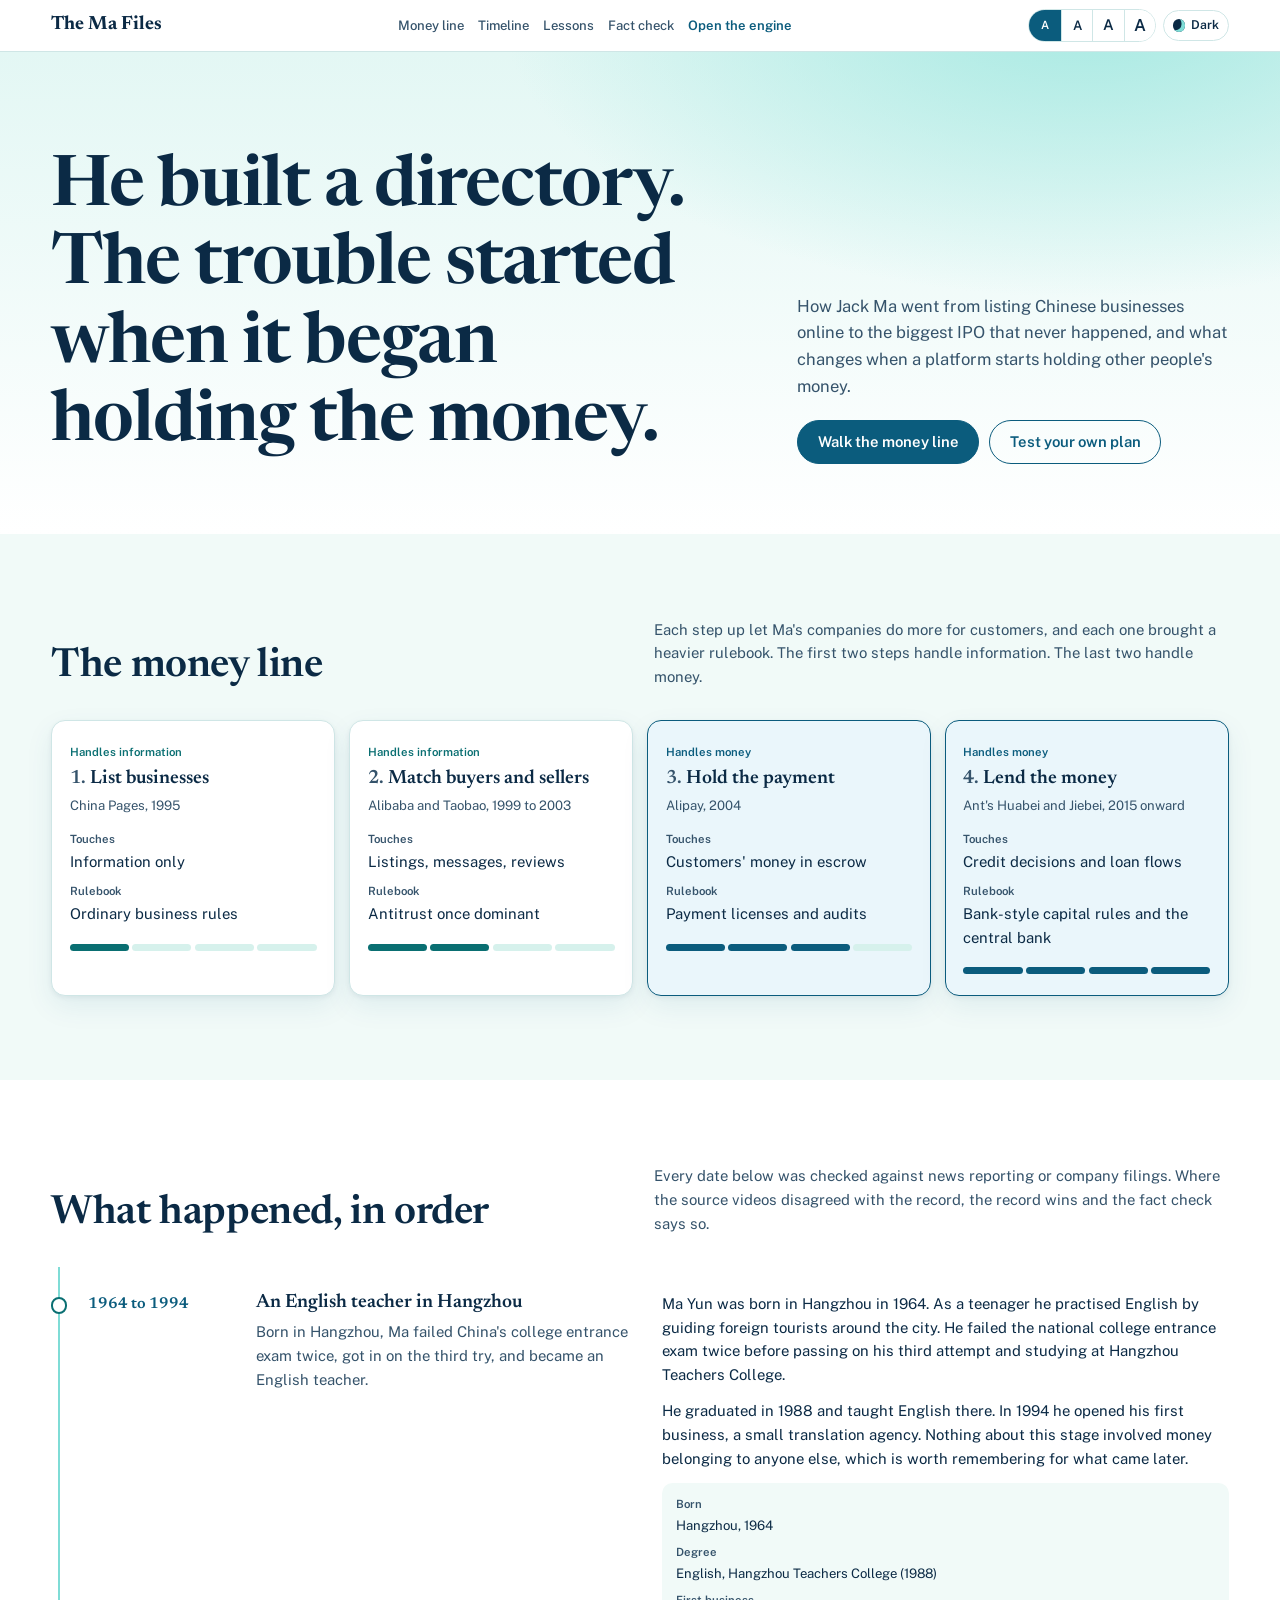
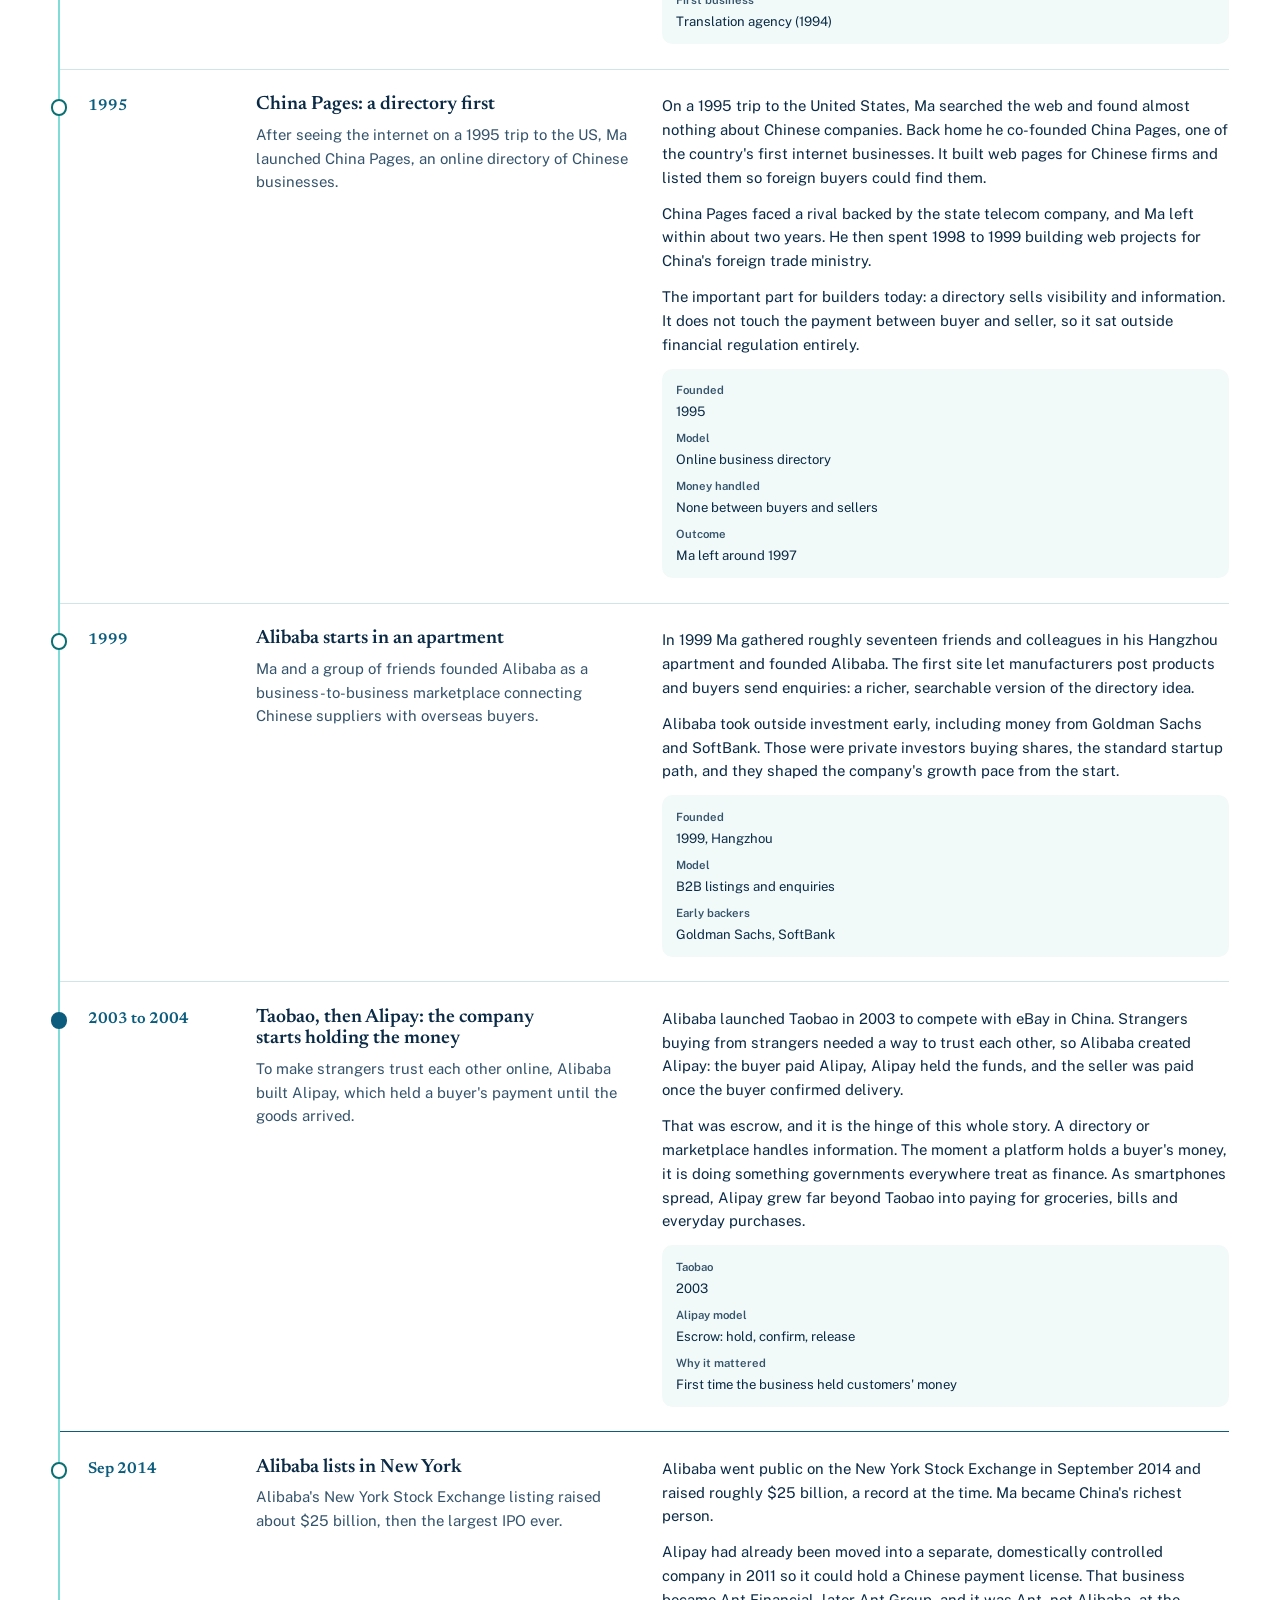
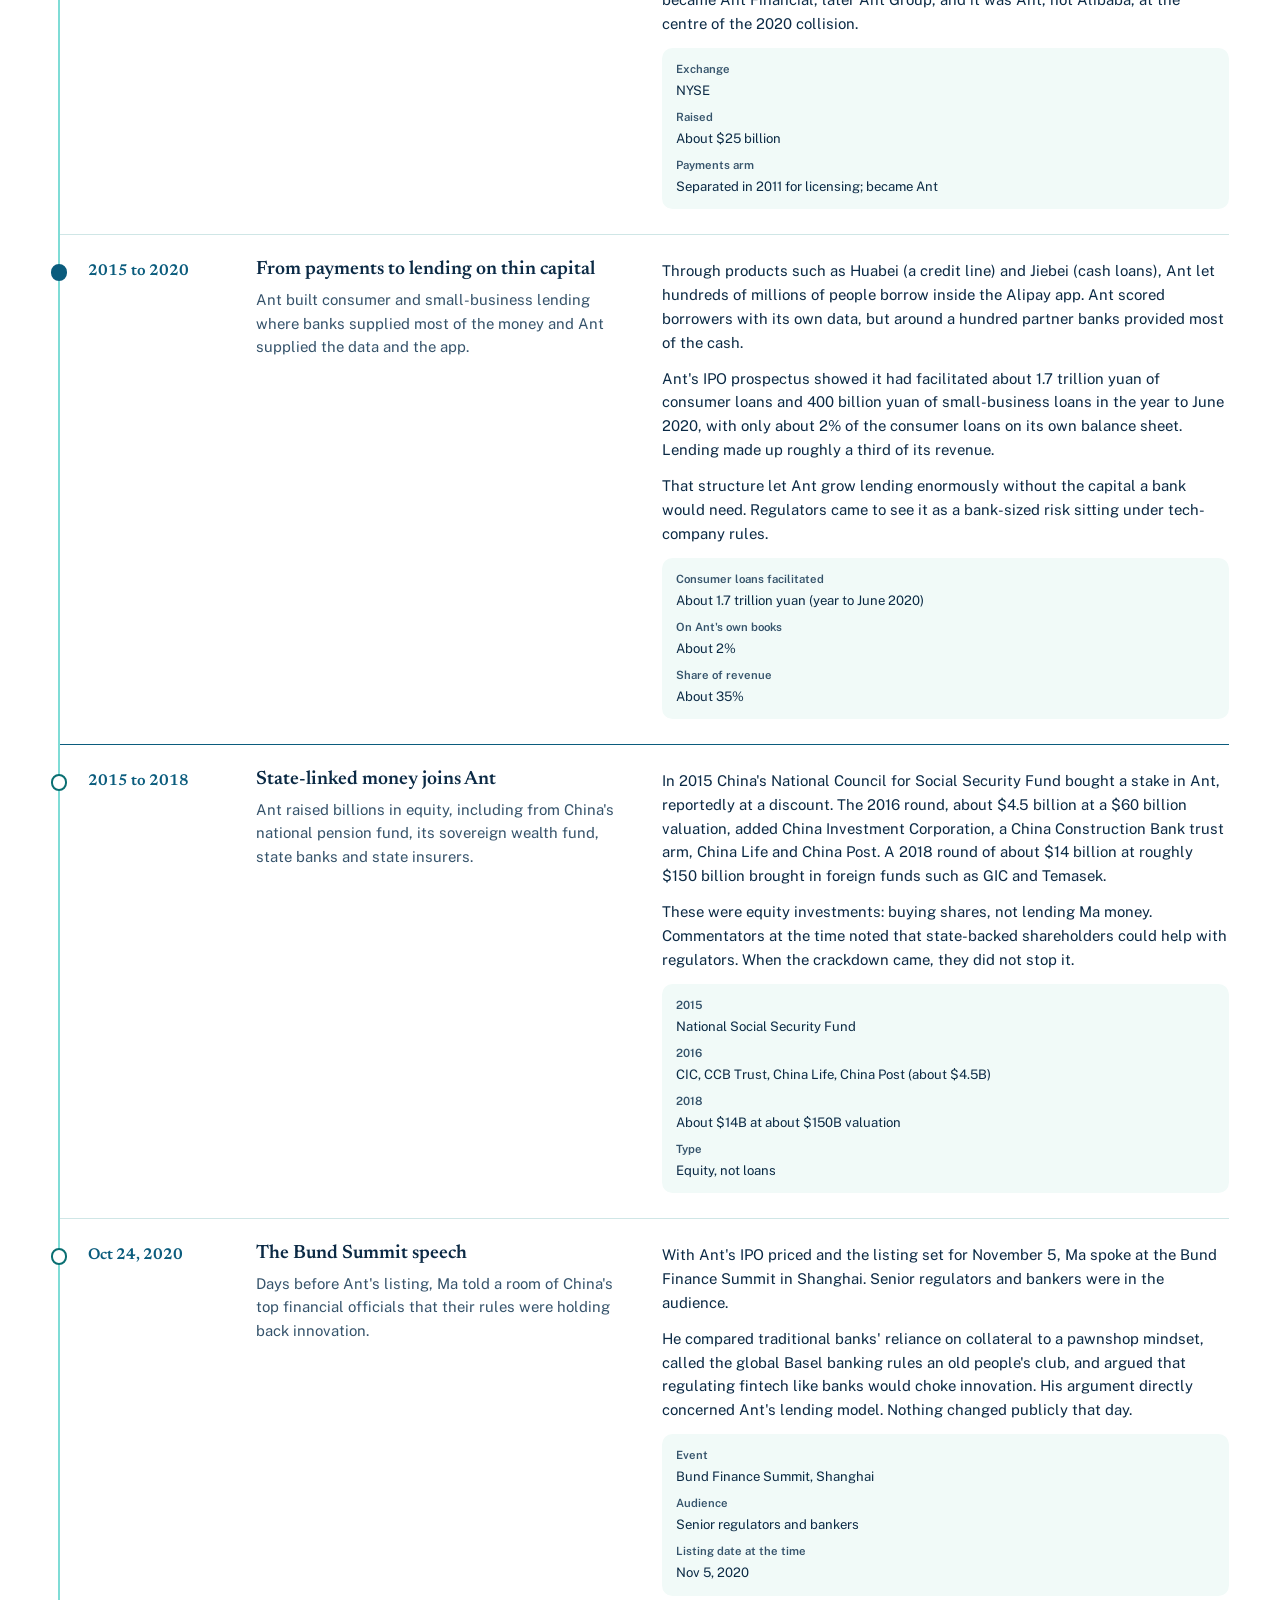
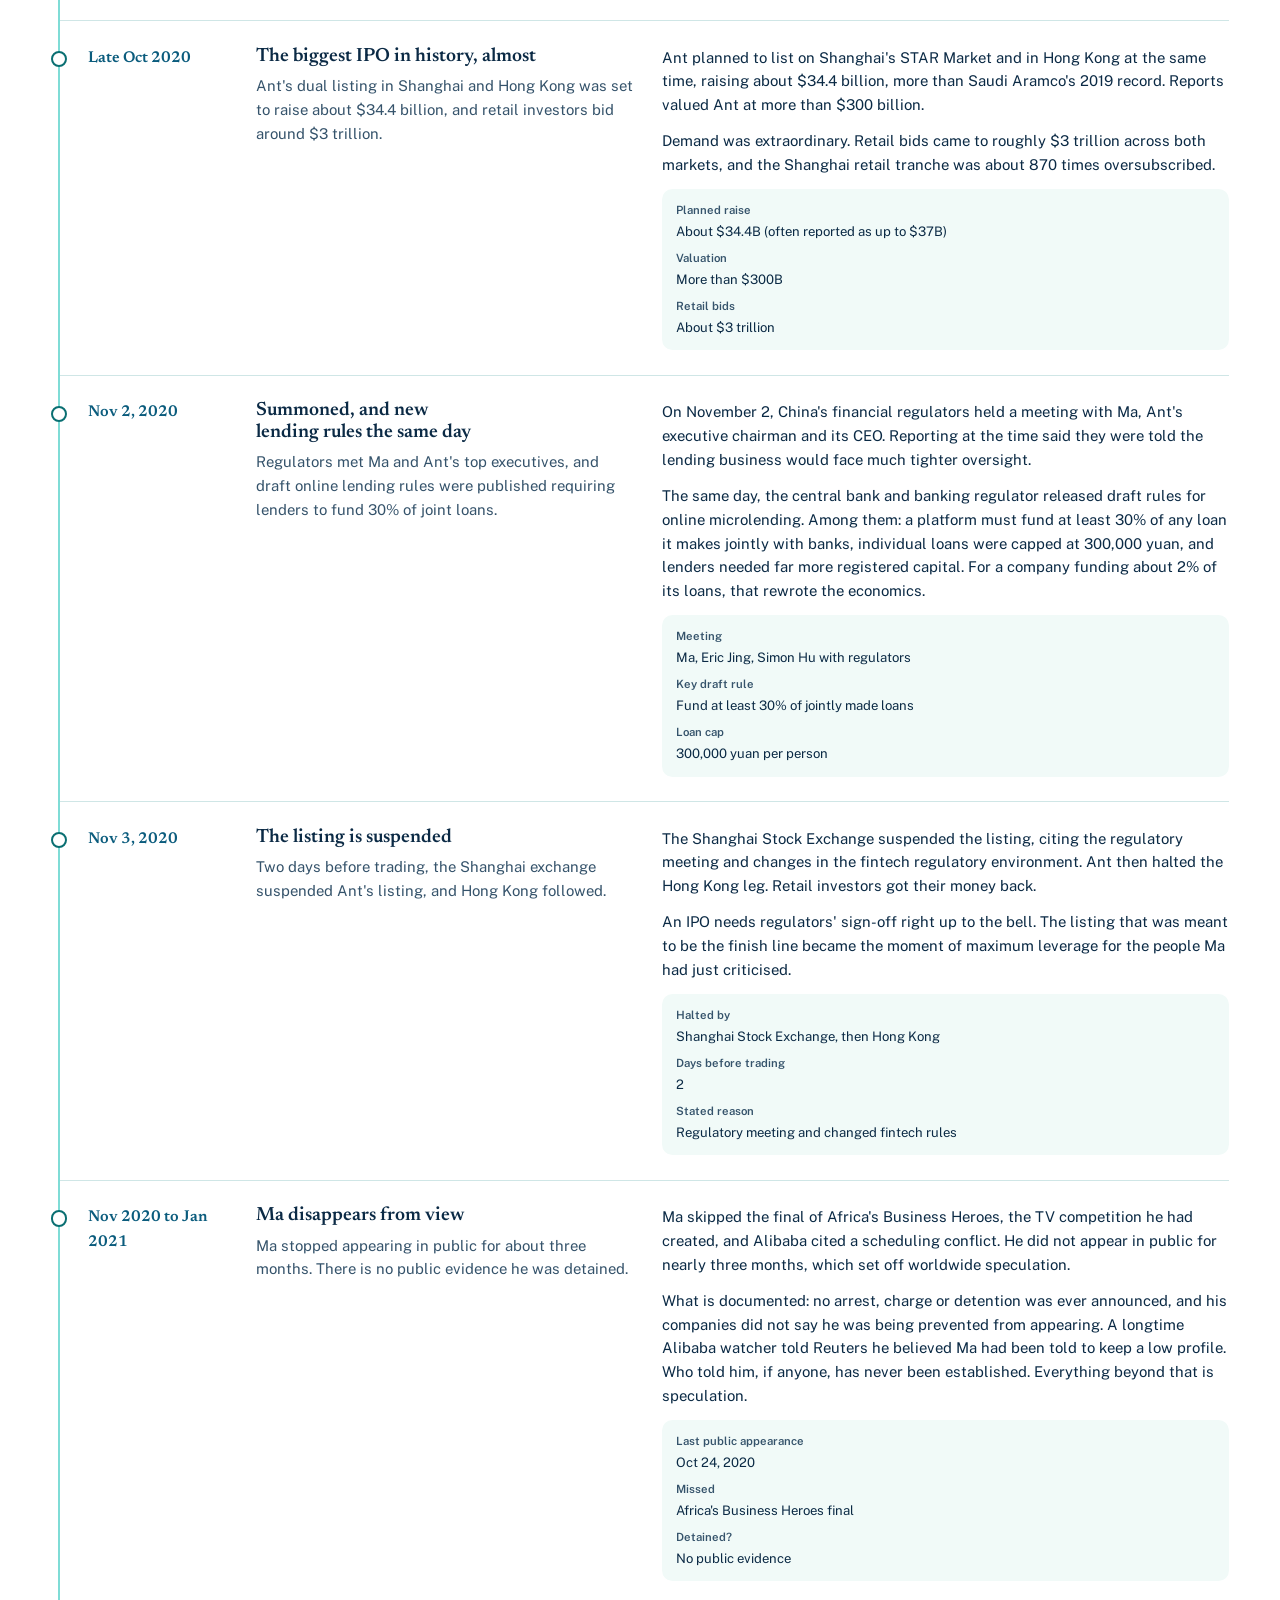
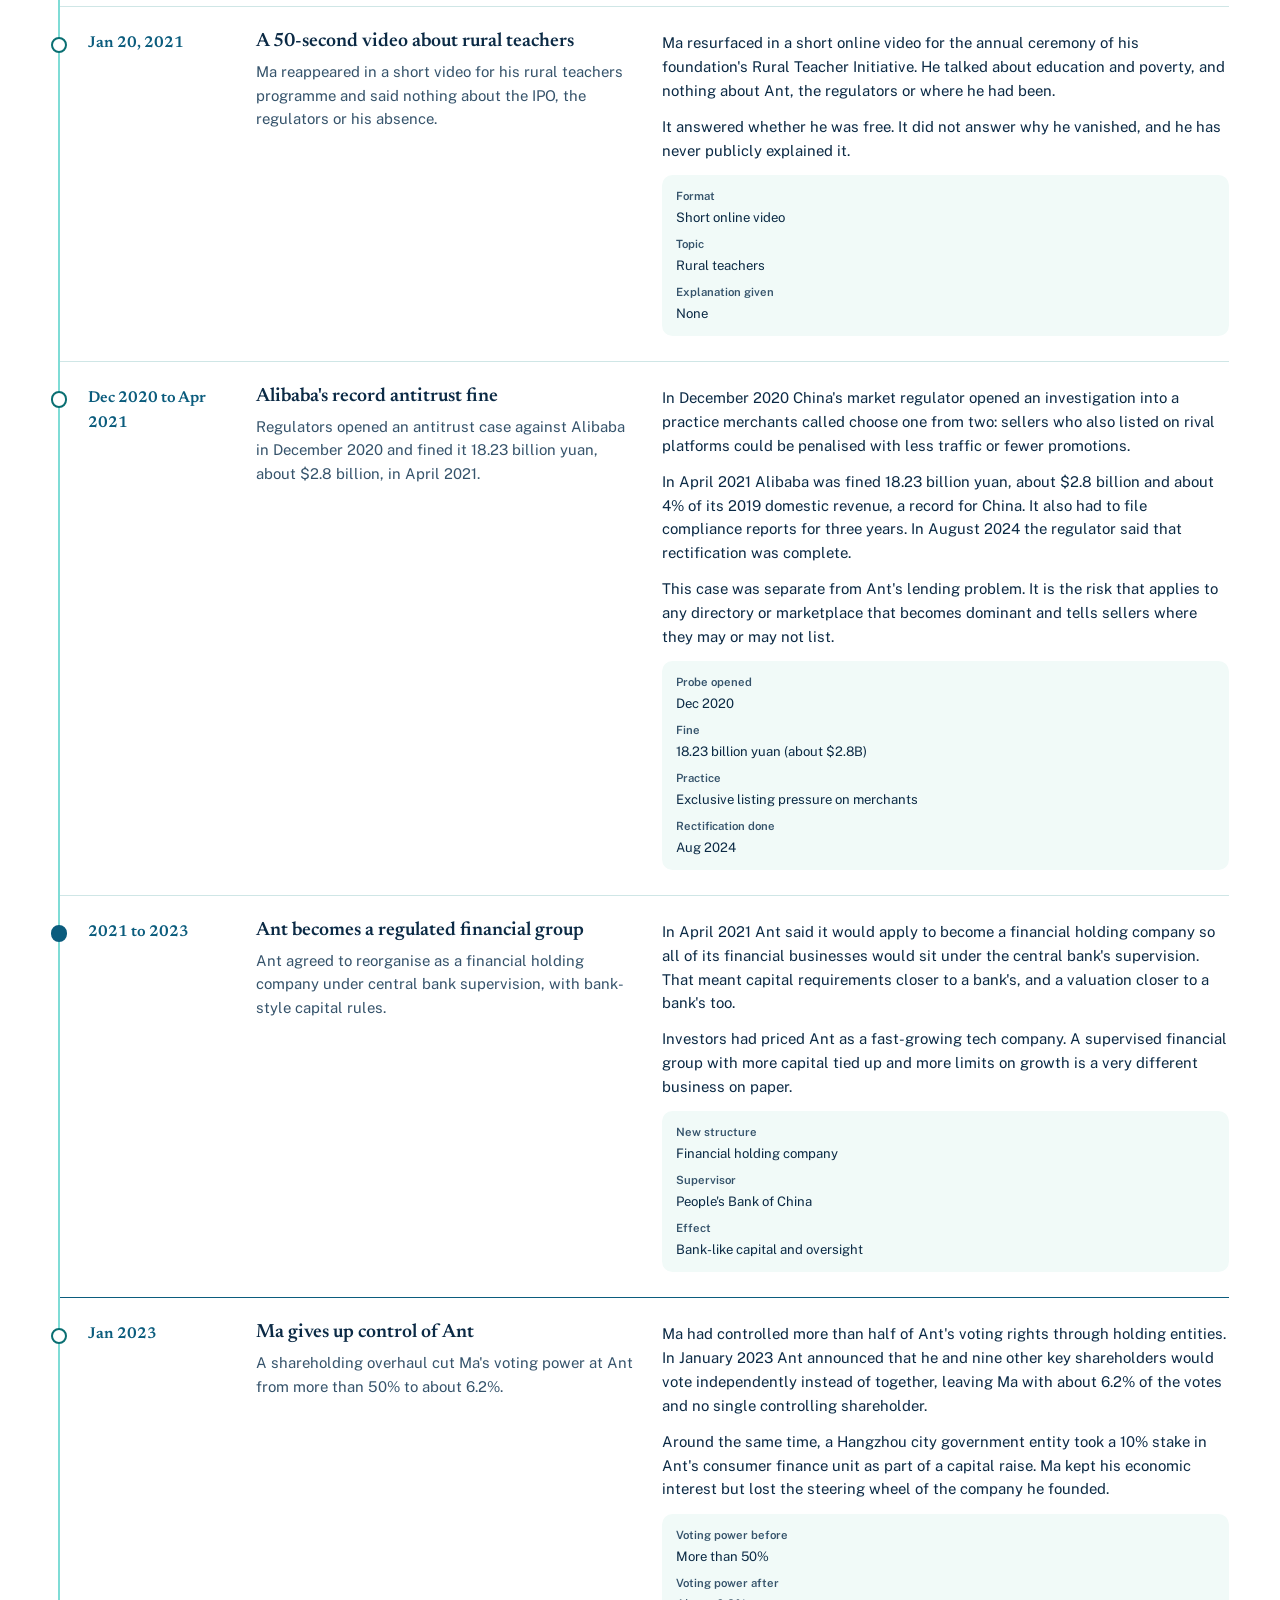
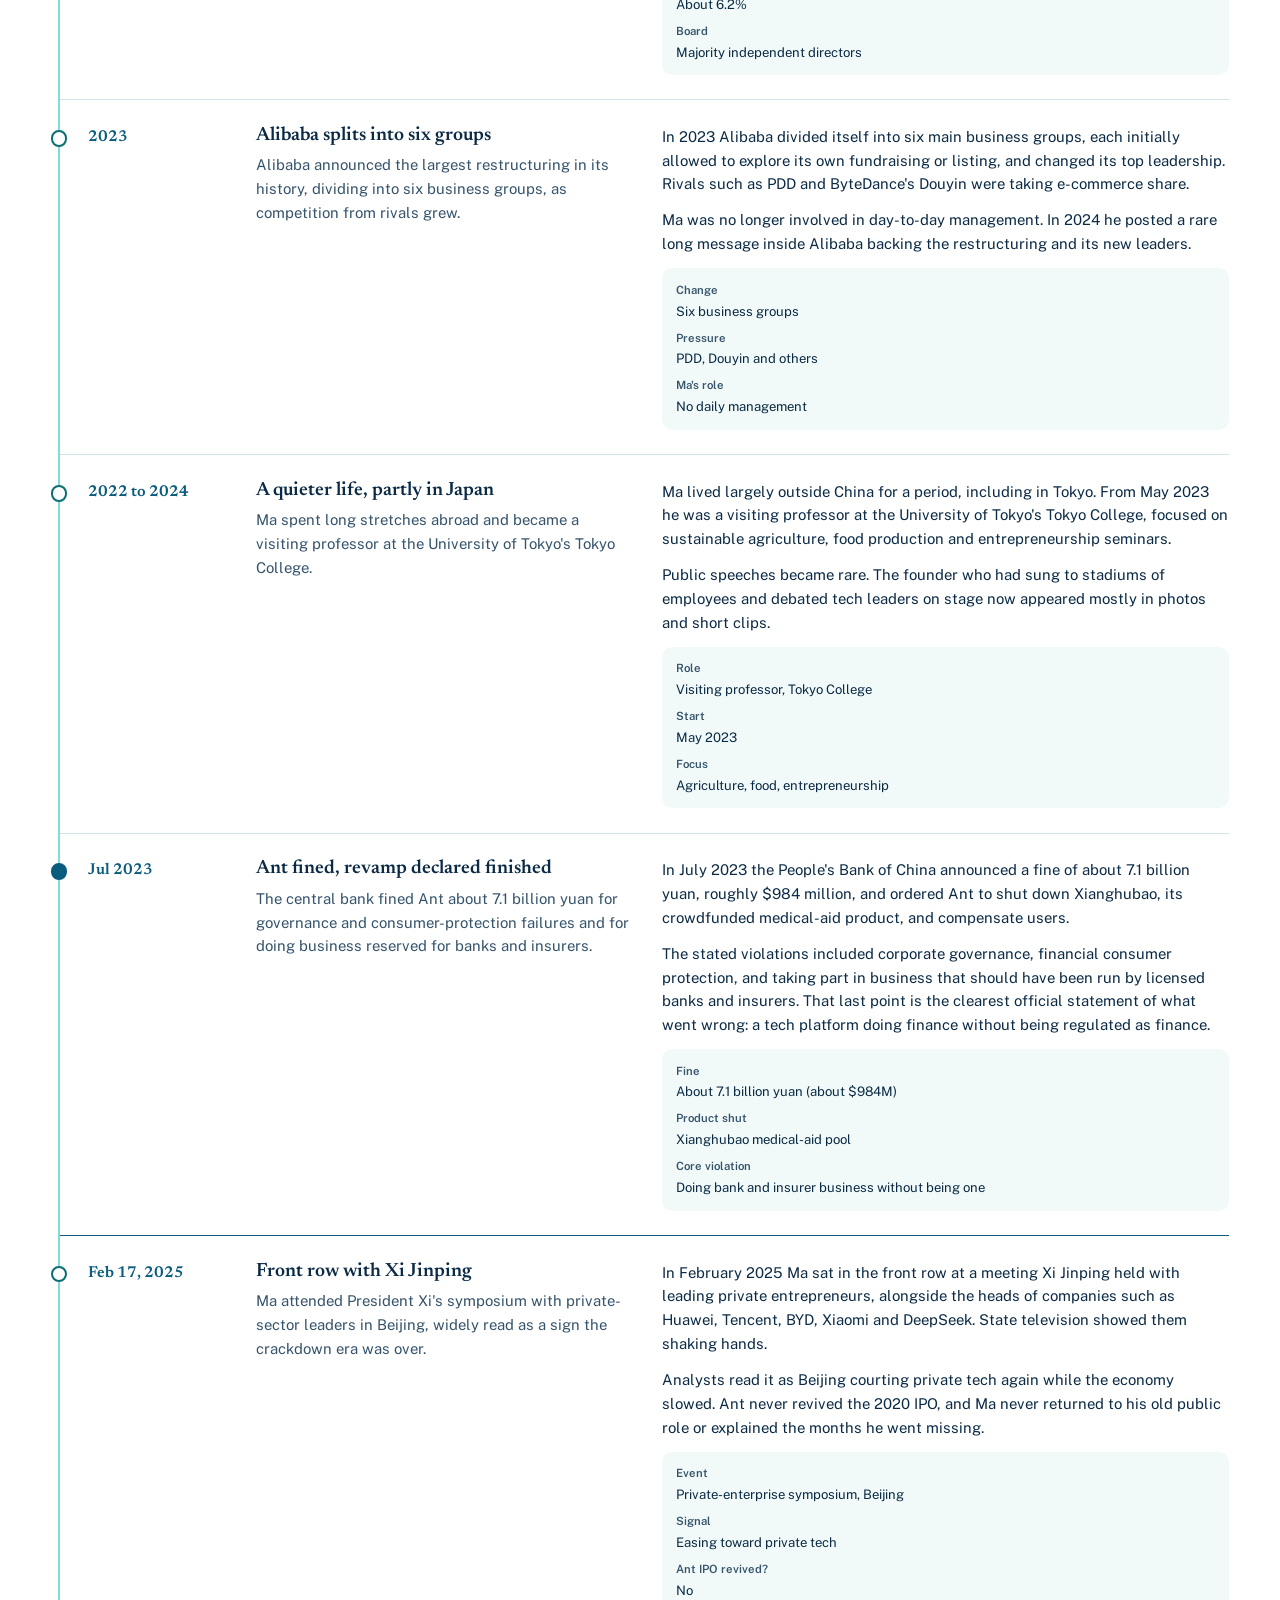
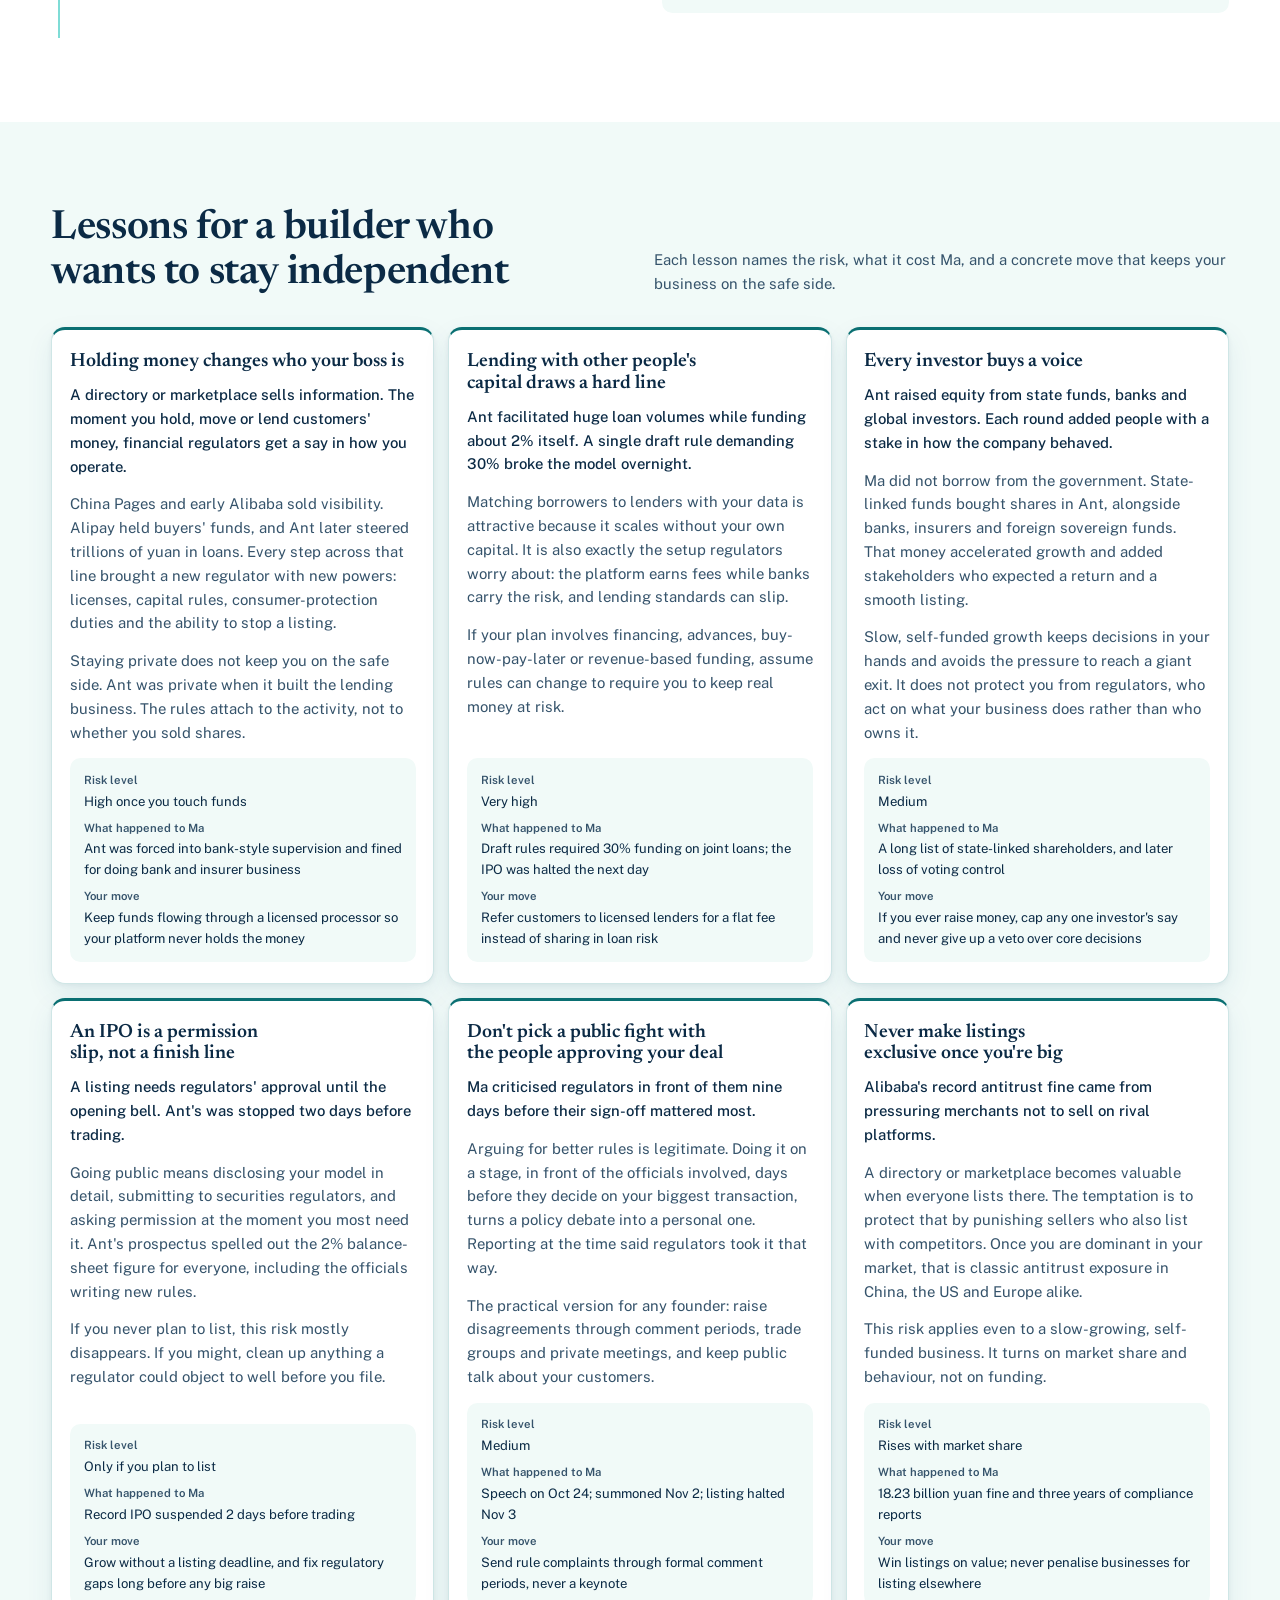
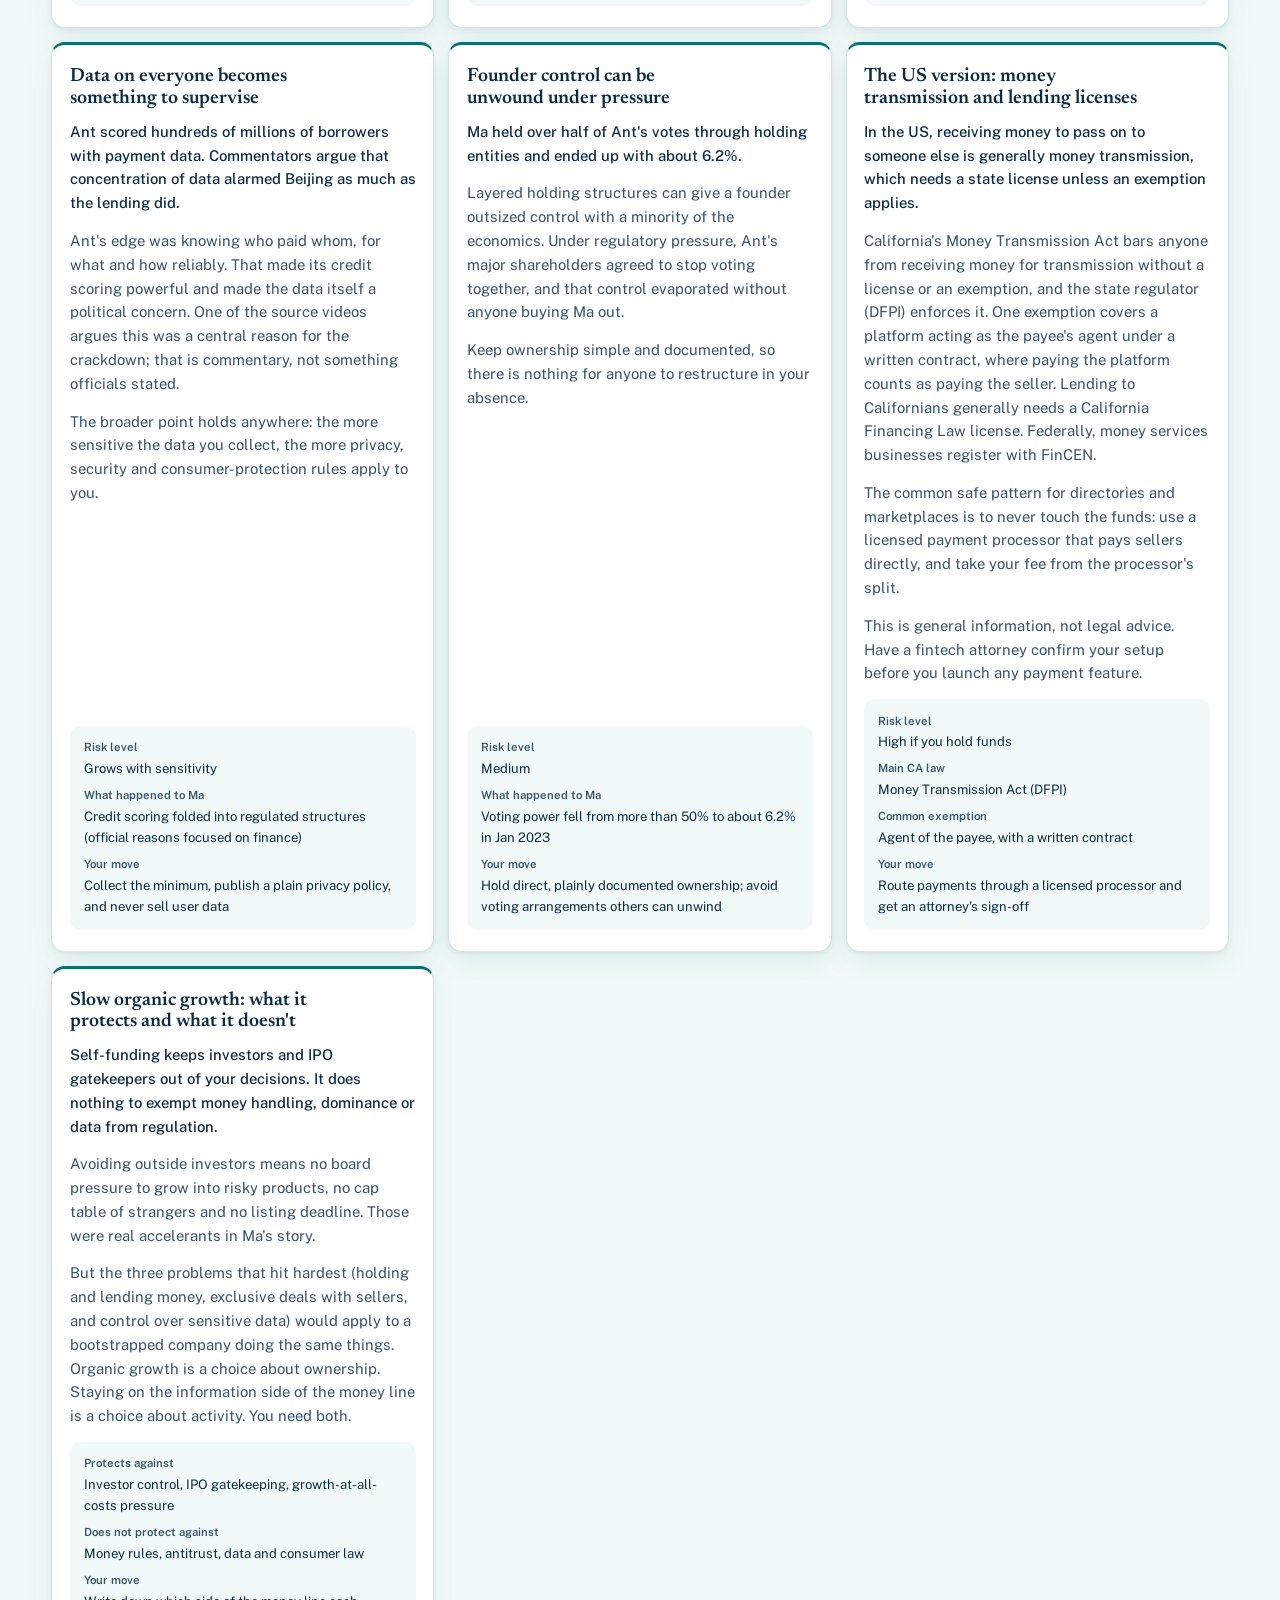
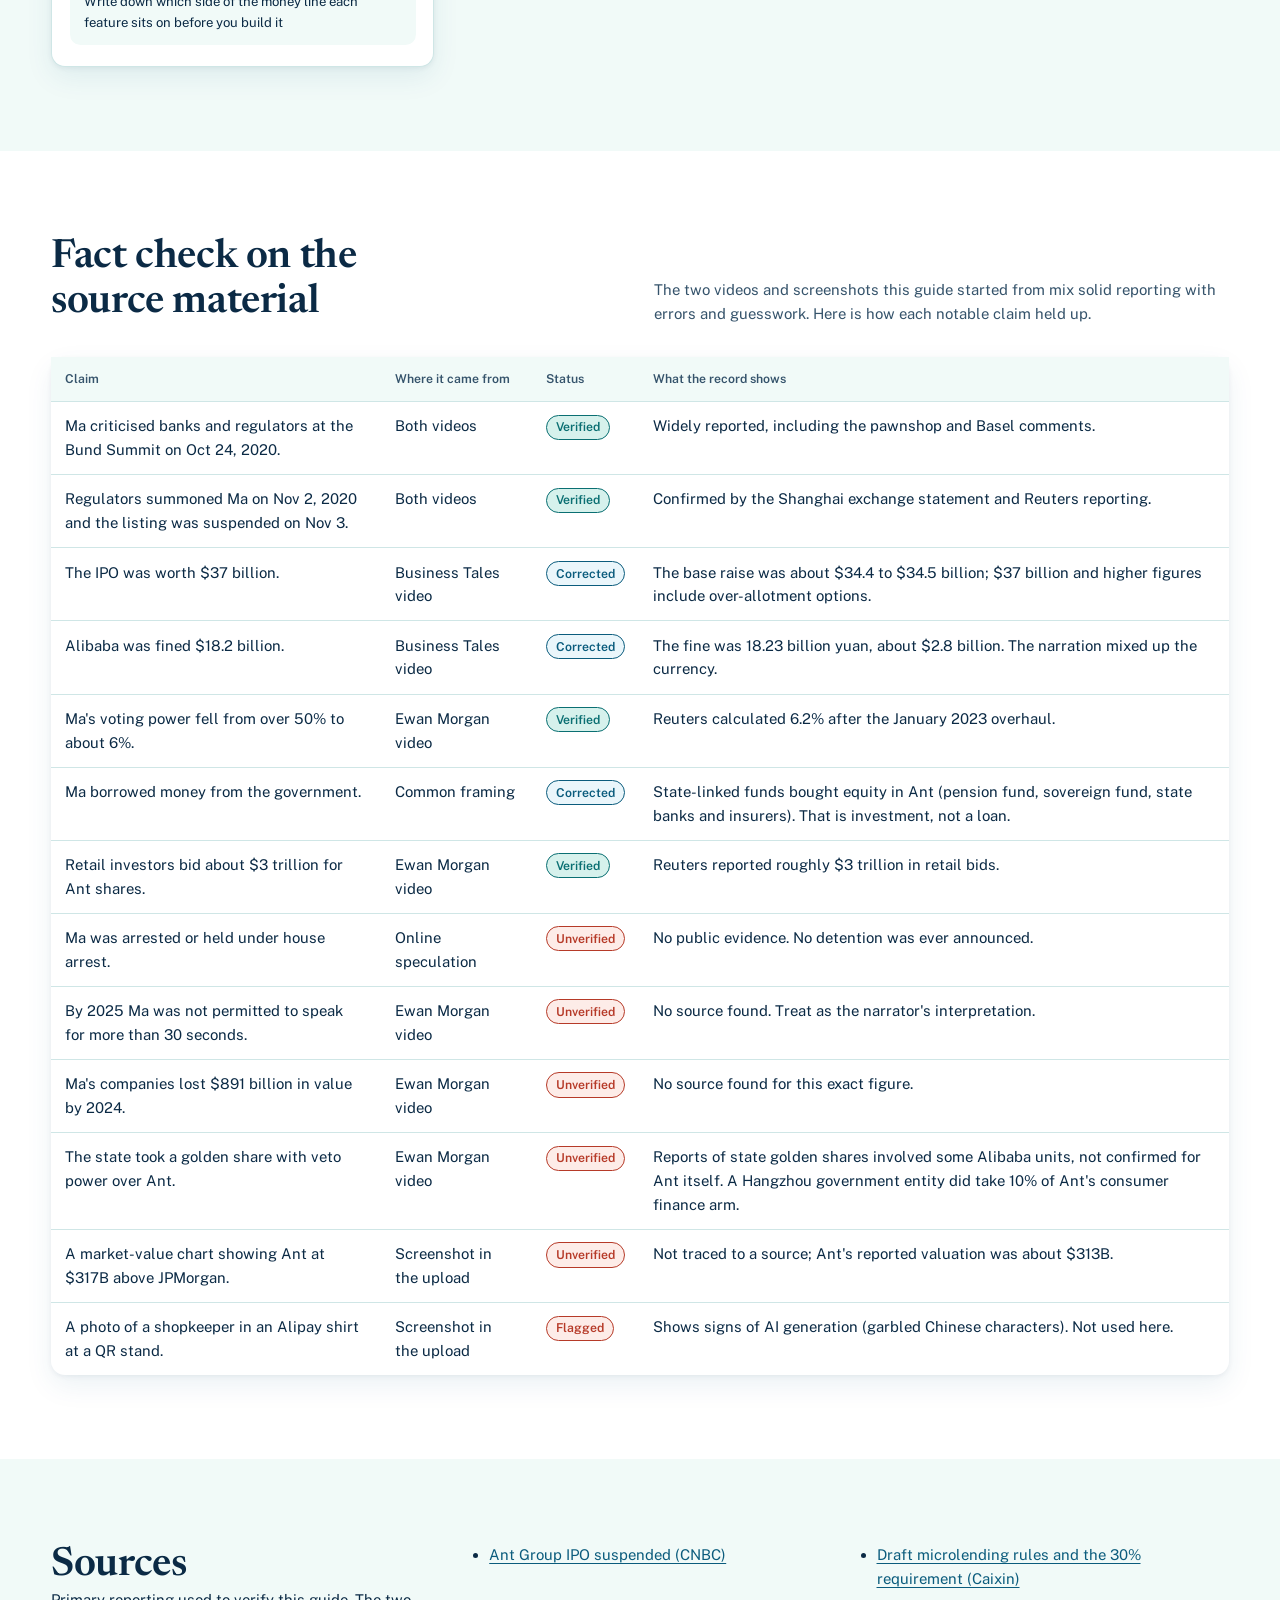
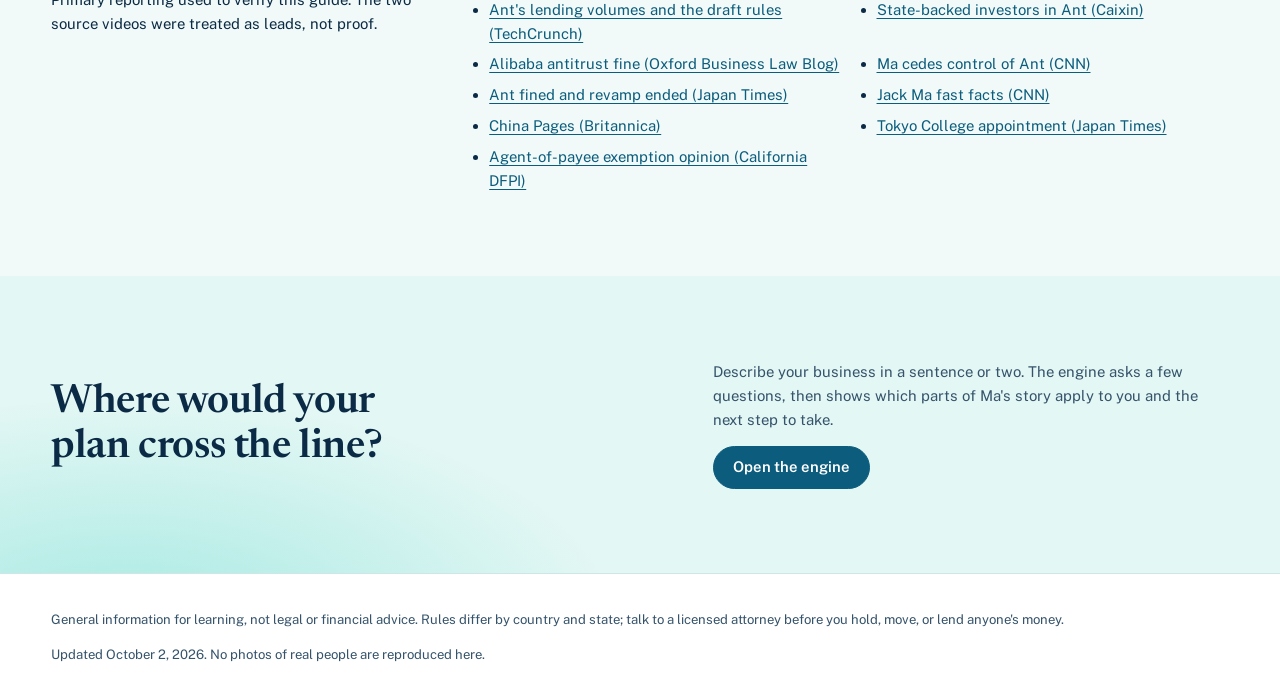
==== commit 62fc0edb: "Add files via upload" ====
--- a/guide.html
+++ b/guide.html
@@ -1,5 +1,5 @@
 <!doctype html>
-<html lang="en" data-theme="light" data-font-size="lg">
+<html lang="en" data-theme="light" data-font-size="sm">
 <head>
 <meta charset="utf-8">
 <meta name="viewport" content="width=device-width, initial-scale=1, viewport-fit=cover">
@@ -28,9 +28,9 @@
     </nav>
     <div class="prefs" role="group" aria-label="Display settings">
       <div class="size-group" role="group" aria-label="Text size">
-        <button type="button" class="pref-btn" data-font-size-set="sm" aria-pressed="false" aria-label="Text size small">A</button>
+        <button type="button" class="pref-btn" data-font-size-set="sm" aria-pressed="true" aria-label="Text size small, selected">A</button>
         <button type="button" class="pref-btn" data-font-size-set="md" aria-pressed="false" aria-label="Text size medium">A</button>
-        <button type="button" class="pref-btn" data-font-size-set="lg" aria-pressed="true" aria-label="Text size large, selected">A</button>
+        <button type="button" class="pref-btn" data-font-size-set="lg" aria-pressed="false" aria-label="Text size large">A</button>
         <button type="button" class="pref-btn" data-font-size-set="xl" aria-pressed="false" aria-label="Text size extra large">A</button>
       </div>
       <button type="button" class="pref-btn theme-btn" data-theme-toggle aria-pressed="false" aria-label="Switch to dark theme"><span class="theme-icon" aria-hidden="true"></span><span class="theme-text">Dark</span></button>
